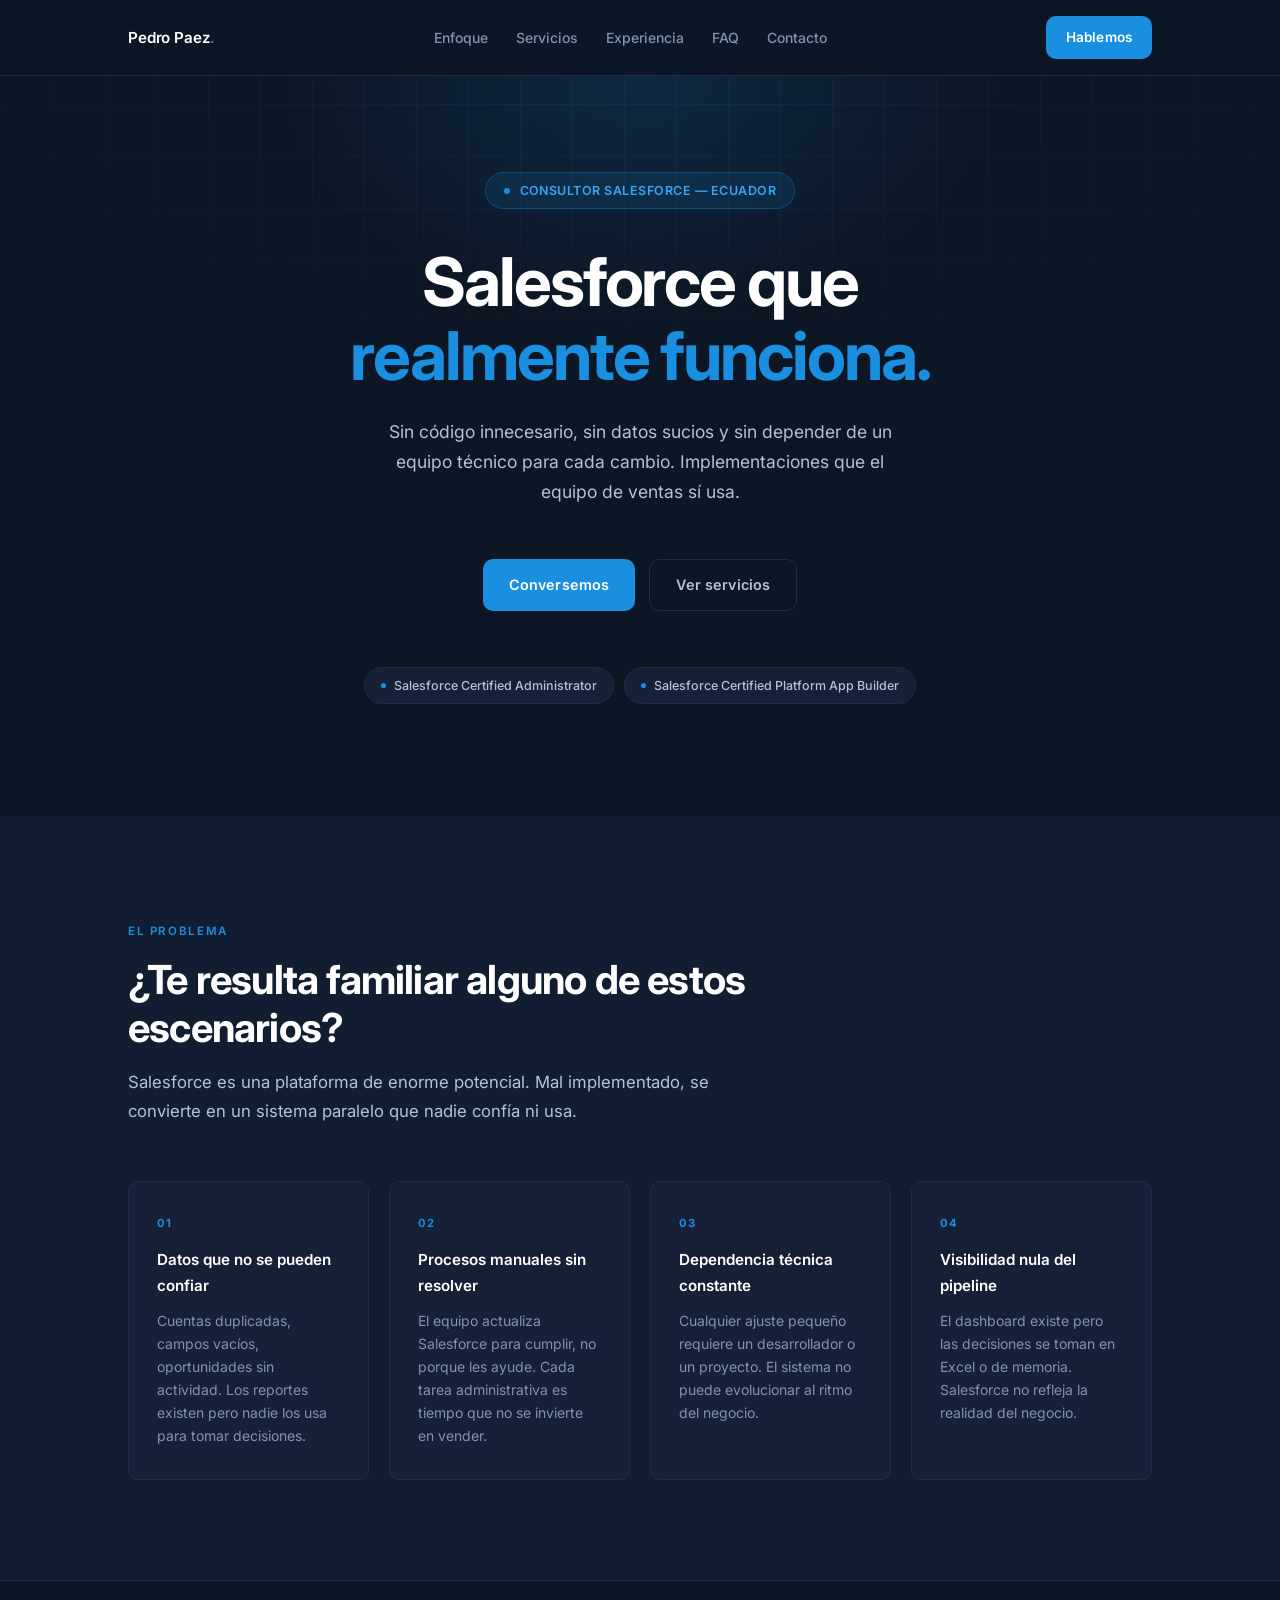
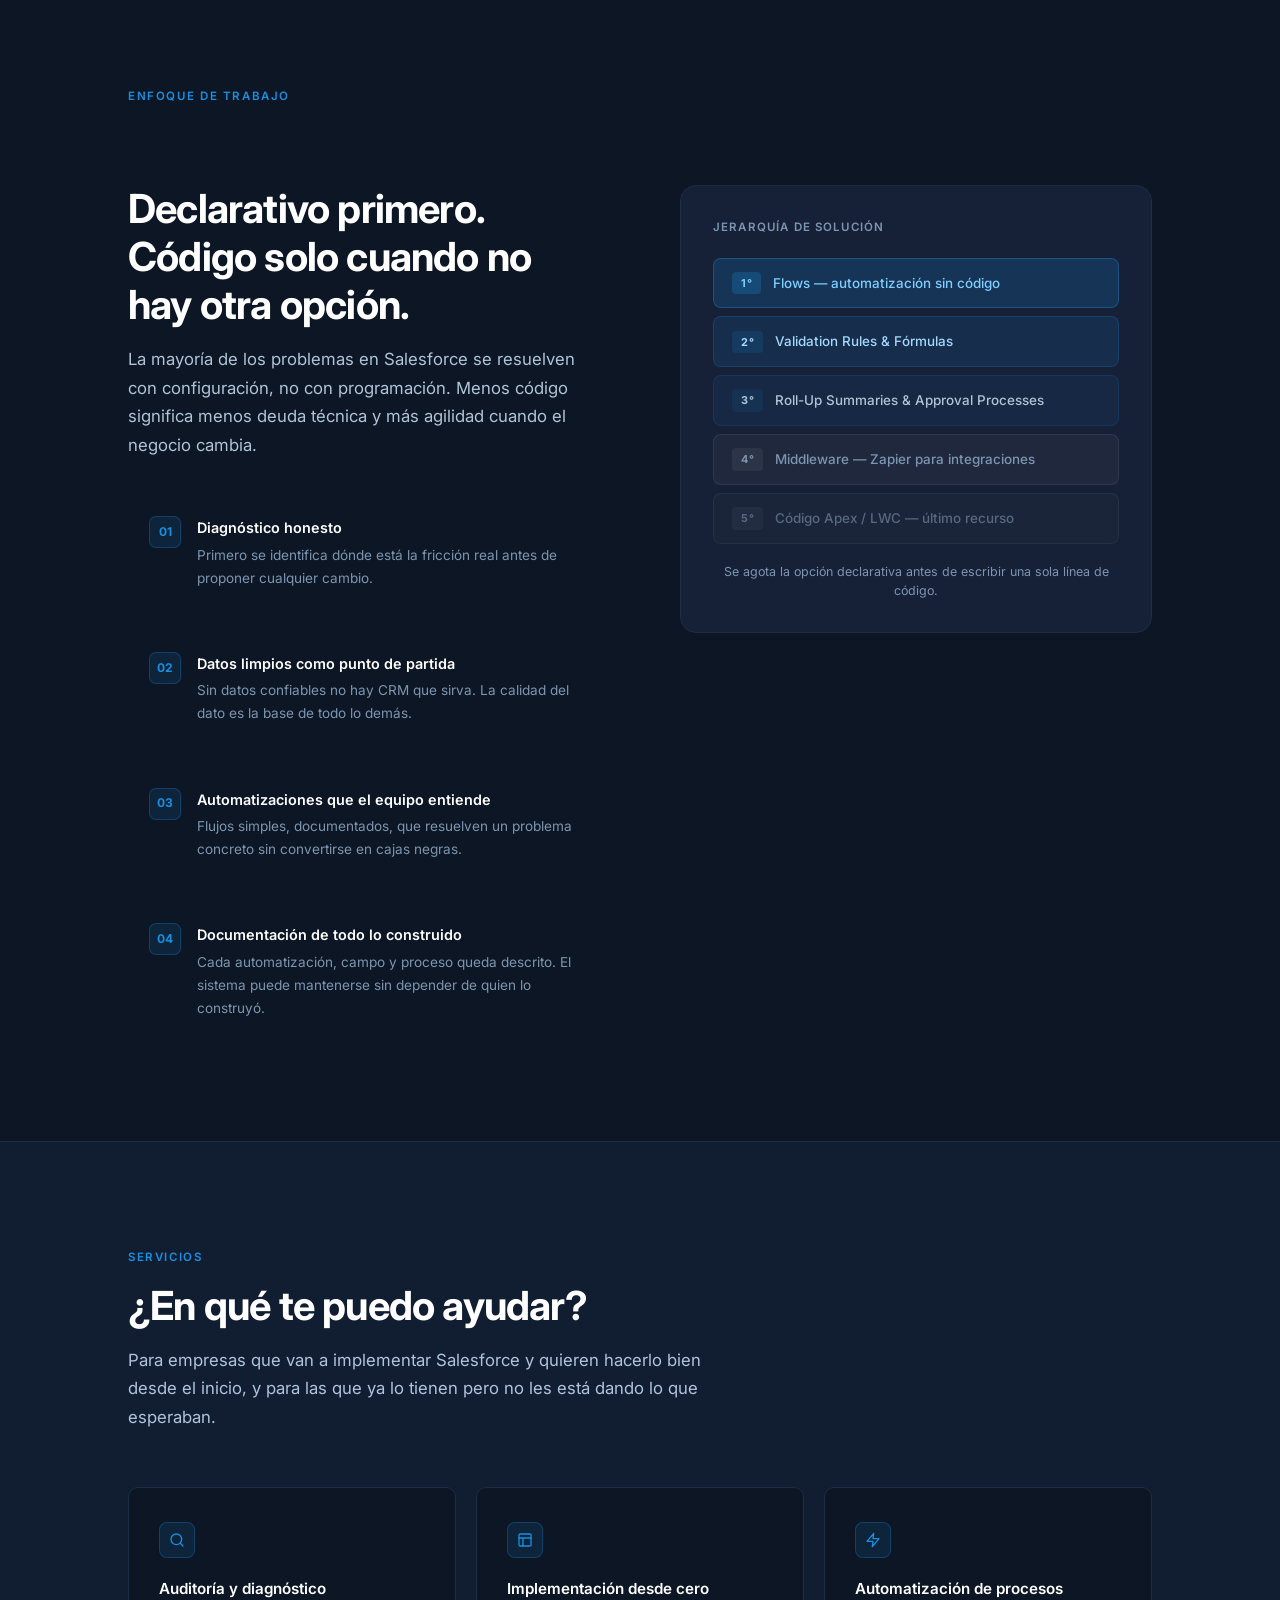
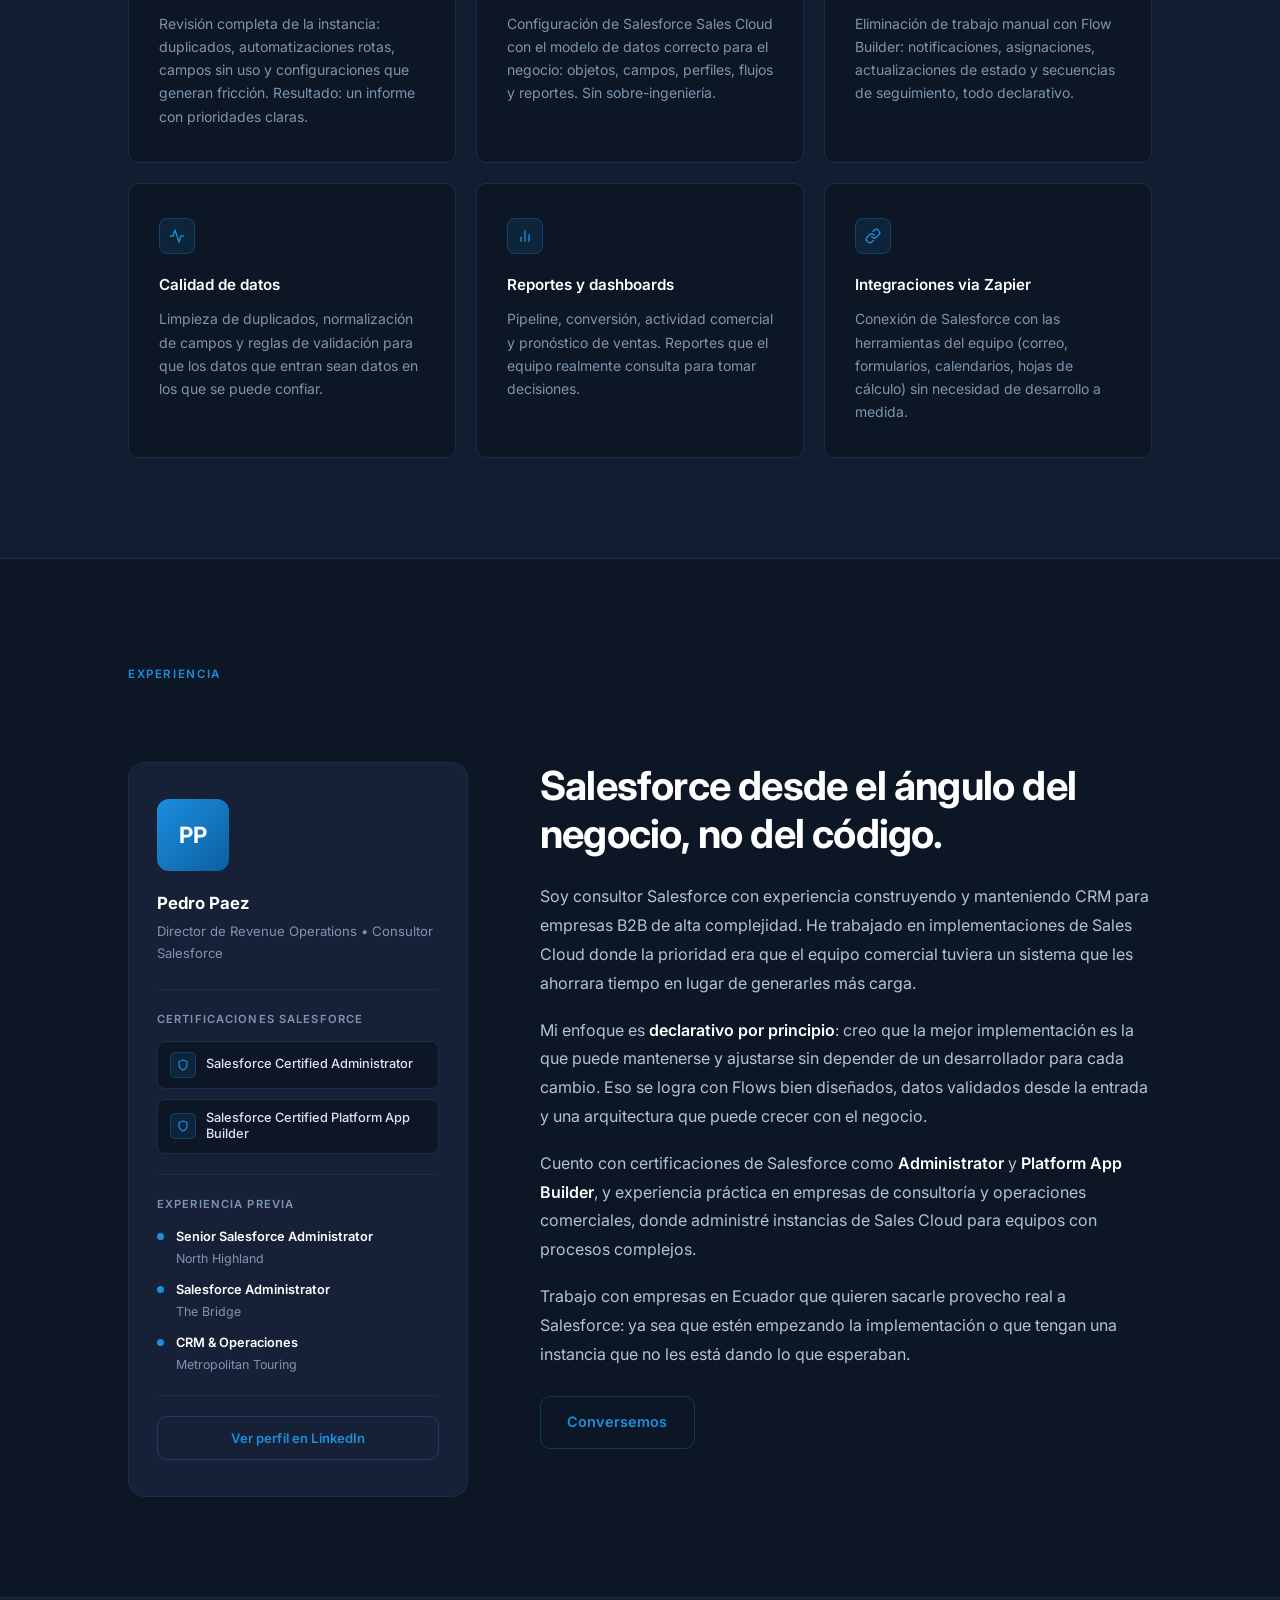
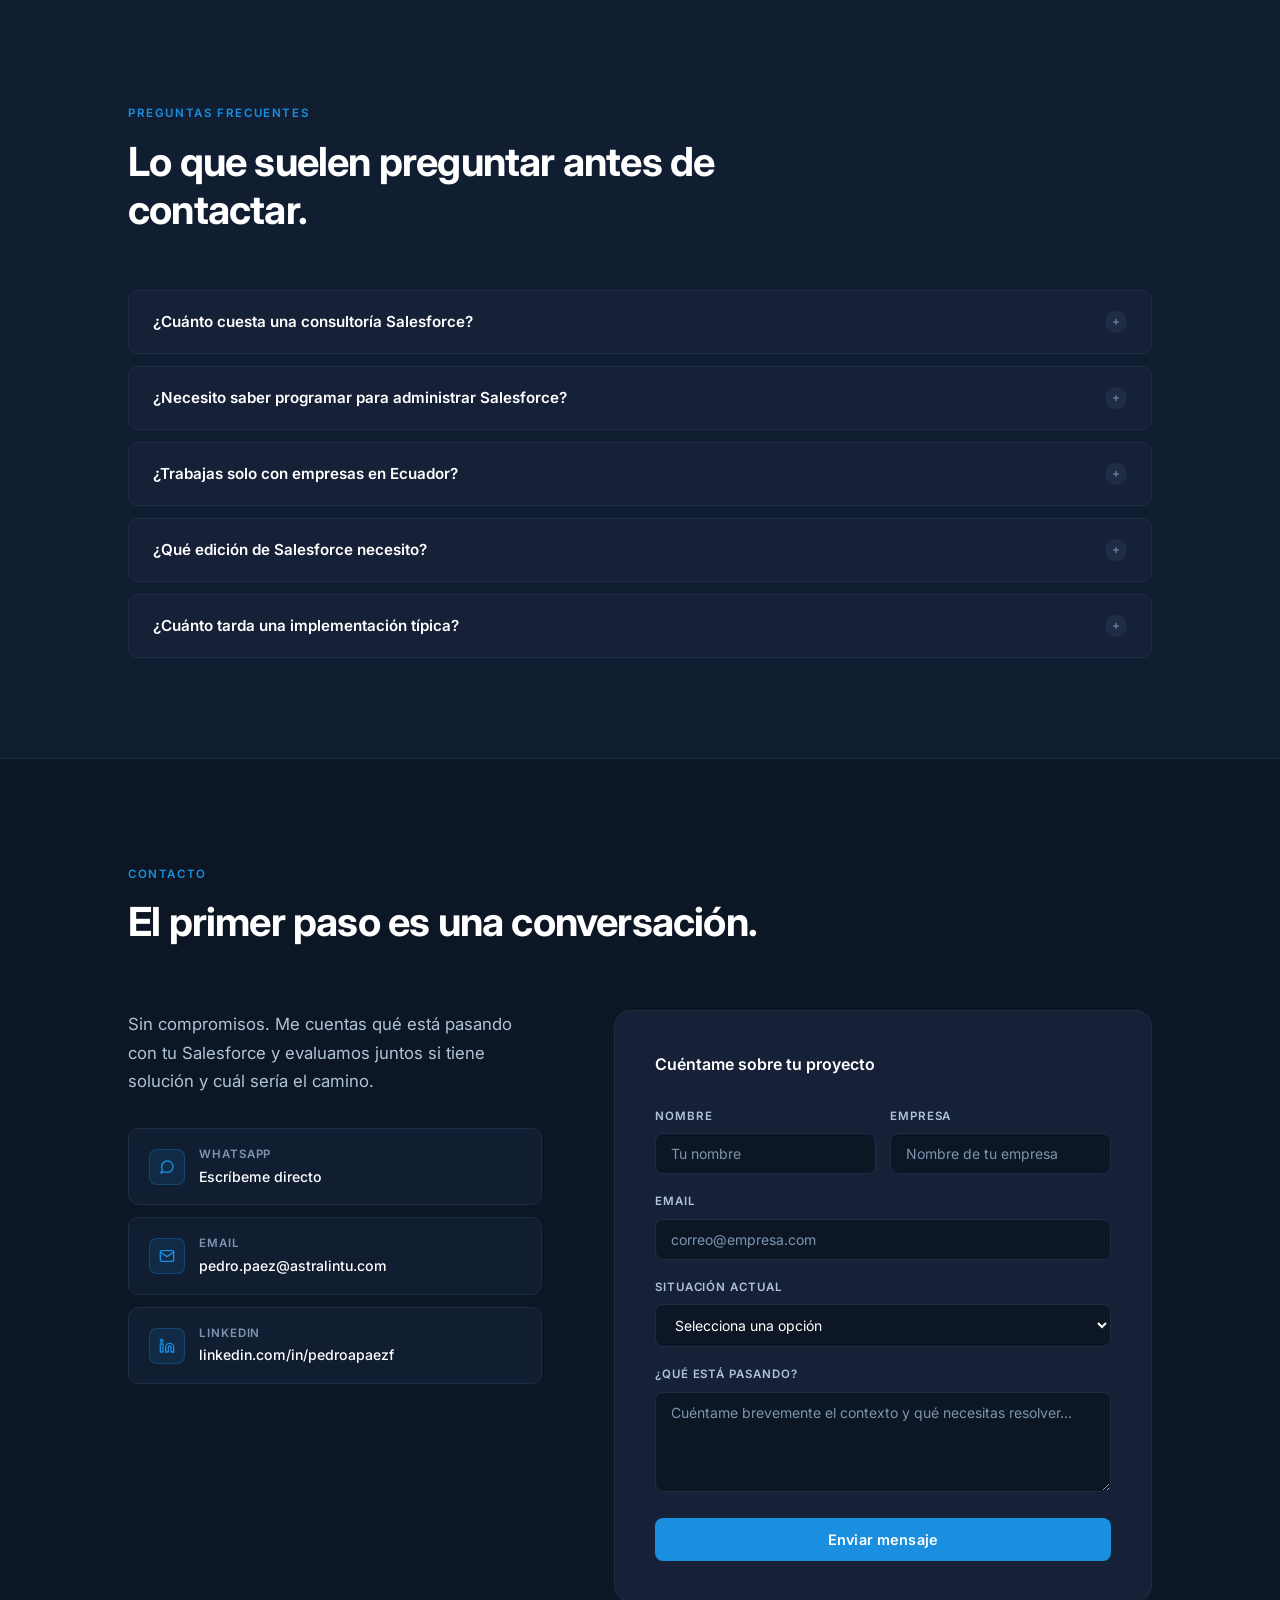
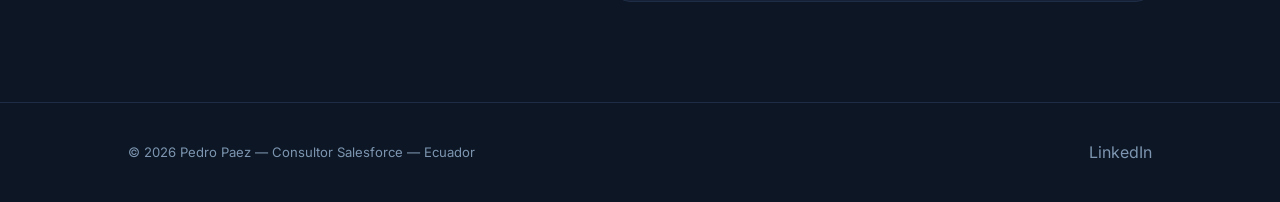
==== index.html @ 996e5dd1 "Initial commit" ====
<!DOCTYPE html>
<html lang="es" prefix="og: https://ogp.me/ns#">
<head>
  <meta charset="UTF-8" />
  <meta name="viewport" content="width=device-width, initial-scale=1.0" />

  <!-- SEO CORE -->
  <title>Pedro Paez | Consultor Salesforce Certificado — Ecuador</title>
  <meta name="description" content="Consultor Salesforce certificado en Ecuador. Implementaciones limpias, automatización declarativa y datos confiables para equipos de ventas B2B. Salesforce Administrator y Platform App Builder." />
  <meta name="keywords" content="consultor salesforce ecuador, salesforce administrator ecuador, implementacion salesforce quito, salesforce CRM ecuador, automatizacion ventas, salesforce certified, revenue operations ecuador, flow builder salesforce" />
  <meta name="author" content="Pedro Paez" />
  <meta name="robots" content="index, follow" />
  <link rel="canonical" href="https://pedropaez.com/" />

  <!-- OPEN GRAPH -->
  <meta property="og:type"        content="website" />
  <meta property="og:url"         content="https://pedropaez.com/" />
  <meta property="og:title"       content="Pedro Paez | Consultor Salesforce Certificado — Ecuador" />
  <meta property="og:description" content="Salesforce que realmente funciona. Implementaciones declarativas, datos limpios y automatizaciones sin código innecesario para empresas en Ecuador." />
  <meta property="og:locale"      content="es_EC" />
  <meta property="og:site_name"   content="Pedro Paez — Consultor Salesforce" />

  <!-- TWITTER CARD -->
  <meta name="twitter:card"        content="summary_large_image" />
  <meta name="twitter:title"       content="Pedro Paez | Consultor Salesforce Certificado — Ecuador" />
  <meta name="twitter:description" content="Salesforce que realmente funciona. Implementaciones declarativas, datos limpios y automatizaciones sin código innecesario." />

  <!-- STRUCTURED DATA (JSON-LD) -->
  <script type="application/ld+json">
  {
    "@context": "https://schema.org",
    "@graph": [
      {
        "@type": "Person",
        "@id": "https://pedropaez.com/#person",
        "name": "Pedro Paez",
        "url": "https://pedropaez.com/",
        "jobTitle": "Consultor Salesforce | Director de Revenue Operations",
        "description": "Consultor Salesforce certificado con experiencia en implementaciones B2B, automatización declarativa con Flow Builder y calidad de datos. Salesforce Certified Administrator y Platform App Builder.",
        "email": "mailto:pedro.paez@astralintu.com",
        "address": {
          "@type": "PostalAddress",
          "addressLocality": "Quito",
          "addressCountry": "EC"
        },
        "alumniOf": {
          "@type": "CollegeOrUniversity",
          "name": "Pontificia Universidad Católica del Ecuador"
        },
        "hasCredential": [
          {
            "@type": "EducationalOccupationalCredential",
            "name": "Salesforce Certified Administrator",
            "credentialCategory": "Professional Certification",
            "recognizedBy": { "@type": "Organization", "name": "Salesforce" }
          },
          {
            "@type": "EducationalOccupationalCredential",
            "name": "Salesforce Certified Platform App Builder",
            "credentialCategory": "Professional Certification",
            "recognizedBy": { "@type": "Organization", "name": "Salesforce" }
          }
        ],
        "knowsAbout": [
          "Salesforce Sales Cloud",
          "Flow Builder",
          "Revenue Operations",
          "CRM Implementation",
          "Data Quality",
          "Process Automation",
          "Zapier",
          "B2B Sales Process"
        ],
        "sameAs": ["https://www.linkedin.com/in/pedroapaezf/"]
      },
      {
        "@type": "ProfessionalService",
        "@id": "https://pedropaez.com/#service",
        "name": "Pedro Paez — Consultoría Salesforce",
        "url": "https://pedropaez.com/",
        "description": "Consultoría Salesforce para empresas en Ecuador: implementación, automatización, calidad de datos e integraciones.",
        "provider": { "@id": "https://pedropaez.com/#person" },
        "areaServed": { "@type": "Country", "name": "Ecuador" },
        "serviceType": [
          "Implementación Salesforce",
          "Automatización de procesos",
          "Auditoría CRM",
          "Calidad de datos",
          "Capacitación Salesforce"
        ]
      },
      {
        "@type": "FAQPage",
        "mainEntity": [
          {
            "@type": "Question",
            "name": "¿Cuánto cuesta una consultoría Salesforce en Ecuador?",
            "acceptedAnswer": {
              "@type": "Answer",
              "text": "El costo varía según el alcance del proyecto. Lo primero es una conversación sin costo para entender la situación y estimar el esfuerzo real. Trabajo con proyectos desde diagnósticos puntuales hasta implementaciones completas."
            }
          },
          {
            "@type": "Question",
            "name": "¿Necesito saber programar para usar Salesforce?",
            "acceptedAnswer": {
              "@type": "Answer",
              "text": "No. La mayoría de los casos de uso empresarial se resuelven con herramientas declarativas como Flow Builder, sin necesidad de escribir código. Es parte central de mi enfoque de trabajo."
            }
          },
          {
            "@type": "Question",
            "name": "¿Qué certificaciones tiene Pedro Paez en Salesforce?",
            "acceptedAnswer": {
              "@type": "Answer",
              "text": "Pedro Paez es Salesforce Certified Administrator y Salesforce Certified Platform App Builder, con experiencia práctica en implementaciones de Sales Cloud para empresas B2B."
            }
          }
        ]
      }
    ]
  }
  </script>

  <!-- FONTS -->
  <link rel="preconnect" href="https://fonts.googleapis.com" />
  <link rel="preconnect" href="https://fonts.gstatic.com" crossorigin />
  <link href="https://fonts.googleapis.com/css2?family=Inter:wght@300;400;500;600;700&display=swap" rel="stylesheet" />

  <!-- STYLES -->
  <link rel="stylesheet" href="css/styles.css" />
</head>

<body itemscope itemtype="https://schema.org/WebPage">

  <!-- NAV -->
  <nav role="navigation" aria-label="Navegación principal">
    <div class="nav-inner">
      <div class="nav-brand" aria-label="Pedro Paez Consultor Salesforce">Pedro Paez<span>.</span></div>
      <ul class="nav-links" role="list">
        <li><a href="#enfoque">Enfoque</a></li>
        <li><a href="#servicios">Servicios</a></li>
        <li><a href="#sobre">Experiencia</a></li>
        <li><a href="#faq">FAQ</a></li>
        <li><a href="#contacto">Contacto</a></li>
      </ul>
      <a href="#contacto" class="btn btn-primary" style="padding: 10px 20px; font-size: 0.85rem;" aria-label="Contactar a Pedro Paez">Hablemos</a>
    </div>
  </nav>

  <!-- HERO -->
  <header class="hero" role="banner">
    <div class="hero-bg-grid" aria-hidden="true"></div>
    <div class="hero-glow"    aria-hidden="true"></div>
    <div class="container">
      <div class="hero-inner">
        <div class="hero-badge">
          <span class="hero-badge-dot" aria-hidden="true"></span>
          Consultor Salesforce &mdash; Ecuador
        </div>
        <h1 class="hero-title">
          Salesforce que<br/><em>realmente funciona.</em>
        </h1>
        <p class="hero-sub">
          Sin código innecesario, sin datos sucios y sin depender de un equipo técnico para cada cambio.
          Implementaciones que el equipo de ventas sí usa.
        </p>
        <div class="hero-actions">
          <a href="#contacto" class="btn btn-primary">Conversemos</a>
          <a href="#servicios" class="btn btn-ghost">Ver servicios</a>
        </div>
        <div class="hero-certs" role="list" aria-label="Certificaciones Salesforce">
          <div class="cert-pill" role="listitem">
            <span class="cert-pill-dot" aria-hidden="true"></span>
            Salesforce Certified Administrator
          </div>
          <div class="cert-pill" role="listitem">
            <span class="cert-pill-dot" aria-hidden="true"></span>
            Salesforce Certified Platform App Builder
          </div>
        </div>
      </div>
    </div>
  </header>

  <!-- PROBLEM -->
  <section class="problem section" aria-labelledby="problem-heading">
    <div class="container">
      <span class="label">El problema</span>
      <h2 class="title" id="problem-heading">¿Te resulta familiar alguno de estos escenarios?</h2>
      <p class="sub">Salesforce es una plataforma de enorme potencial. Mal implementado, se convierte en un sistema paralelo que nadie confía ni usa.</p>
      <div class="problem-grid" role="list">
        <article class="problem-card" role="listitem">
          <div class="problem-num">01</div>
          <h3 class="problem-title">Datos que no se pueden confiar</h3>
          <p class="problem-desc">Cuentas duplicadas, campos vacíos, oportunidades sin actividad. Los reportes existen pero nadie los usa para tomar decisiones.</p>
        </article>
        <article class="problem-card" role="listitem">
          <div class="problem-num">02</div>
          <h3 class="problem-title">Procesos manuales sin resolver</h3>
          <p class="problem-desc">El equipo actualiza Salesforce para cumplir, no porque les ayude. Cada tarea administrativa es tiempo que no se invierte en vender.</p>
        </article>
        <article class="problem-card" role="listitem">
          <div class="problem-num">03</div>
          <h3 class="problem-title">Dependencia técnica constante</h3>
          <p class="problem-desc">Cualquier ajuste pequeño requiere un desarrollador o un proyecto. El sistema no puede evolucionar al ritmo del negocio.</p>
        </article>
        <article class="problem-card" role="listitem">
          <div class="problem-num">04</div>
          <h3 class="problem-title">Visibilidad nula del pipeline</h3>
          <p class="problem-desc">El dashboard existe pero las decisiones se toman en Excel o de memoria. Salesforce no refleja la realidad del negocio.</p>
        </article>
      </div>
    </div>
  </section>

  <hr class="divider" />

  <!-- ENFOQUE -->
  <section id="enfoque" class="section" aria-labelledby="enfoque-heading">
    <div class="container">
      <span class="label">Enfoque de trabajo</span>
      <div class="enfoque-grid">
        <div>
          <h2 class="title" id="enfoque-heading">Declarativo primero. Código solo cuando no hay otra opción.</h2>
          <p class="sub" style="margin-bottom: 36px;">La mayoría de los problemas en Salesforce se resuelven con configuración, no con programación. Menos código significa menos deuda técnica y más agilidad cuando el negocio cambia.</p>
          <ul class="step-list" role="list">
            <li class="step" role="listitem">
              <div class="step-num" aria-hidden="true">01</div>
              <div class="step-body">
                <strong>Diagnóstico honesto</strong>
                <p>Primero se identifica dónde está la fricción real antes de proponer cualquier cambio.</p>
              </div>
            </li>
            <li class="step" role="listitem">
              <div class="step-num" aria-hidden="true">02</div>
              <div class="step-body">
                <strong>Datos limpios como punto de partida</strong>
                <p>Sin datos confiables no hay CRM que sirva. La calidad del dato es la base de todo lo demás.</p>
              </div>
            </li>
            <li class="step" role="listitem">
              <div class="step-num" aria-hidden="true">03</div>
              <div class="step-body">
                <strong>Automatizaciones que el equipo entiende</strong>
                <p>Flujos simples, documentados, que resuelven un problema concreto sin convertirse en cajas negras.</p>
              </div>
            </li>
            <li class="step" role="listitem">
              <div class="step-num" aria-hidden="true">04</div>
              <div class="step-body">
                <strong>Documentación de todo lo construido</strong>
                <p>Cada automatización, campo y proceso queda descrito. El sistema puede mantenerse sin depender de quien lo construyó.</p>
              </div>
            </li>
          </ul>
        </div>
        <div>
          <div class="pyramid-card" role="complementary" aria-label="Jerarquía de solución en Salesforce">
            <p class="pyramid-header">Jerarquía de solución</p>
            <div class="pyramid" role="list">
              <div class="prow pr1" role="listitem"><span class="prow-tag">1&#176;</span> Flows — automatización sin código</div>
              <div class="prow pr2" role="listitem"><span class="prow-tag">2&#176;</span> Validation Rules &amp; Fórmulas</div>
              <div class="prow pr3" role="listitem"><span class="prow-tag">3&#176;</span> Roll-Up Summaries &amp; Approval Processes</div>
              <div class="prow pr4" role="listitem"><span class="prow-tag">4&#176;</span> Middleware — Zapier para integraciones</div>
              <div class="prow pr5" role="listitem"><span class="prow-tag">5&#176;</span> Código Apex / LWC — último recurso</div>
            </div>
            <p class="pyramid-note">Se agota la opción declarativa antes de escribir una sola línea de código.</p>
          </div>
        </div>
      </div>
    </div>
  </section>

  <hr class="divider" />

  <!-- SERVICES -->
  <section id="servicios" class="services section" aria-labelledby="services-heading">
    <div class="container">
      <span class="label">Servicios</span>
      <h2 class="title" id="services-heading">¿En qué te puedo ayudar?</h2>
      <p class="sub">Para empresas que van a implementar Salesforce y quieren hacerlo bien desde el inicio, y para las que ya lo tienen pero no les está dando lo que esperaban.</p>
      <div class="services-grid" role="list">

        <article class="svc" role="listitem">
          <div class="svc-mark" aria-hidden="true">
            <svg viewBox="0 0 24 24"><circle cx="11" cy="11" r="8"/><path d="m21 21-4.35-4.35"/></svg>
          </div>
          <h3 class="svc-title">Auditoría y diagnóstico</h3>
          <p class="svc-desc">Revisión completa de la instancia: duplicados, automatizaciones rotas, campos sin uso y configuraciones que generan fricción. Resultado: un informe con prioridades claras.</p>
        </article>

        <article class="svc" role="listitem">
          <div class="svc-mark" aria-hidden="true">
            <svg viewBox="0 0 24 24"><rect x="3" y="3" width="18" height="18" rx="2"/><path d="M3 9h18M9 21V9"/></svg>
          </div>
          <h3 class="svc-title">Implementación desde cero</h3>
          <p class="svc-desc">Configuración de Salesforce Sales Cloud con el modelo de datos correcto para el negocio: objetos, campos, perfiles, flujos y reportes. Sin sobre-ingeniería.</p>
        </article>

        <article class="svc" role="listitem">
          <div class="svc-mark" aria-hidden="true">
            <svg viewBox="0 0 24 24"><path d="M13 2 3 14h9l-1 8 10-12h-9l1-8z"/></svg>
          </div>
          <h3 class="svc-title">Automatización de procesos</h3>
          <p class="svc-desc">Eliminación de trabajo manual con Flow Builder: notificaciones, asignaciones, actualizaciones de estado y secuencias de seguimiento, todo declarativo.</p>
        </article>

        <article class="svc" role="listitem">
          <div class="svc-mark" aria-hidden="true">
            <svg viewBox="0 0 24 24"><polyline points="22 12 18 12 15 21 9 3 6 12 2 12"/></svg>
          </div>
          <h3 class="svc-title">Calidad de datos</h3>
          <p class="svc-desc">Limpieza de duplicados, normalización de campos y reglas de validación para que los datos que entran sean datos en los que se puede confiar.</p>
        </article>

        <article class="svc" role="listitem">
          <div class="svc-mark" aria-hidden="true">
            <svg viewBox="0 0 24 24"><line x1="18" y1="20" x2="18" y2="10"/><line x1="12" y1="20" x2="12" y2="4"/><line x1="6" y1="20" x2="6" y2="14"/></svg>
          </div>
          <h3 class="svc-title">Reportes y dashboards</h3>
          <p class="svc-desc">Pipeline, conversión, actividad comercial y pronóstico de ventas. Reportes que el equipo realmente consulta para tomar decisiones.</p>
        </article>

        <article class="svc" role="listitem">
          <div class="svc-mark" aria-hidden="true">
            <svg viewBox="0 0 24 24"><path d="M10 13a5 5 0 0 0 7.54.54l3-3a5 5 0 0 0-7.07-7.07l-1.72 1.71"/><path d="M14 11a5 5 0 0 0-7.54-.54l-3 3a5 5 0 0 0 7.07 7.07l1.71-1.71"/></svg>
          </div>
          <h3 class="svc-title">Integraciones via Zapier</h3>
          <p class="svc-desc">Conexión de Salesforce con las herramientas del equipo (correo, formularios, calendarios, hojas de cálculo) sin necesidad de desarrollo a medida.</p>
        </article>

      </div>
    </div>
  </section>

  <hr class="divider" />

  <!-- ABOUT -->
  <section id="sobre" class="section" aria-labelledby="about-heading">
    <div class="container">
      <span class="label">Experiencia</span>
      <div class="about-grid">

        <aside>
          <div class="about-card">
            <div class="avatar" aria-hidden="true">PP</div>
            <p class="about-name">Pedro Paez</p>
            <p class="about-role">Director de Revenue Operations &bull; Consultor Salesforce</p>

            <hr class="about-sep" />

            <p class="about-section-label">Certificaciones Salesforce</p>
            <ul class="cert-list" role="list">
              <li class="cert-item" role="listitem">
                <div class="cert-badge" aria-hidden="true">
                  <svg viewBox="0 0 24 24"><path d="M12 22s8-4 8-10V5l-8-3-8 3v7c0 6 8 10 8 10z"/></svg>
                </div>
                <span class="cert-name">Salesforce Certified Administrator</span>
              </li>
              <li class="cert-item" role="listitem">
                <div class="cert-badge" aria-hidden="true">
                  <svg viewBox="0 0 24 24"><path d="M12 22s8-4 8-10V5l-8-3-8 3v7c0 6 8 10 8 10z"/></svg>
                </div>
                <span class="cert-name">Salesforce Certified Platform App Builder</span>
              </li>
            </ul>

            <hr class="about-sep" />

            <p class="about-section-label">Experiencia previa</p>
            <ul class="exp-list" role="list">
              <li class="exp-item" role="listitem">
                <div class="exp-dot" aria-hidden="true"></div>
                <div>
                  <p class="exp-role">Senior Salesforce Administrator</p>
                  <p class="exp-co">North Highland</p>
                </div>
              </li>
              <li class="exp-item" role="listitem">
                <div class="exp-dot" aria-hidden="true"></div>
                <div>
                  <p class="exp-role">Salesforce Administrator</p>
                  <p class="exp-co">The Bridge</p>
                </div>
              </li>
              <li class="exp-item" role="listitem">
                <div class="exp-dot" aria-hidden="true"></div>
                <div>
                  <p class="exp-role">CRM &amp; Operaciones</p>
                  <p class="exp-co">Metropolitan Touring</p>
                </div>
              </li>
            </ul>

            <hr class="about-sep" />
            <a href="https://www.linkedin.com/in/pedroapaezf/" target="_blank" rel="noopener"
               class="btn btn-outline"
               style="width: 100%; justify-content: center; font-size: 0.82rem; padding: 10px 16px;"
               aria-label="Ver perfil de LinkedIn de Pedro Paez">
              Ver perfil en LinkedIn
            </a>
          </div>
        </aside>

        <div class="about-prose">
          <h2 class="title" id="about-heading" style="margin-bottom: 24px;">Salesforce desde el ángulo del negocio, no del código.</h2>
          <p>
            Soy consultor Salesforce con experiencia construyendo y manteniendo CRM para empresas B2B de alta complejidad. He trabajado en implementaciones de Sales Cloud donde la prioridad era que el equipo comercial tuviera un sistema que les ahorrara tiempo en lugar de generarles más carga.
          </p>
          <p>
            Mi enfoque es <strong>declarativo por principio</strong>: creo que la mejor implementación es la que puede mantenerse y ajustarse sin depender de un desarrollador para cada cambio. Eso se logra con Flows bien diseñados, datos validados desde la entrada y una arquitectura que puede crecer con el negocio.
          </p>
          <p>
            Cuento con certificaciones de Salesforce como <strong>Administrator</strong> y <strong>Platform App Builder</strong>, y experiencia práctica en empresas de consultoría y operaciones comerciales, donde administré instancias de Sales Cloud para equipos con procesos complejos.
          </p>
          <p>
            Trabajo con empresas en Ecuador que quieren sacarle provecho real a Salesforce: ya sea que estén empezando la implementación o que tengan una instancia que no les está dando lo que esperaban.
          </p>
          <a href="#contacto" class="btn btn-outline">Conversemos</a>
        </div>

      </div>
    </div>
  </section>

  <hr class="divider" />

  <!-- FAQ -->
  <section id="faq" class="faq section" aria-labelledby="faq-heading">
    <div class="container">
      <span class="label">Preguntas frecuentes</span>
      <h2 class="title" id="faq-heading">Lo que suelen preguntar antes de contactar.</h2>
      <div class="faq-list" role="list">

        <div class="faq-item" role="listitem">
          <button class="faq-q" aria-expanded="false" onclick="toggleFaq(this)">
            <span>¿Cuánto cuesta una consultoría Salesforce?</span>
            <span class="faq-icon" aria-hidden="true"><svg viewBox="0 0 24 24"><line x1="12" y1="5" x2="12" y2="19"/><line x1="5" y1="12" x2="19" y2="12"/></svg></span>
          </button>
          <div class="faq-a" role="region">
            <p class="faq-a-inner">Depende del alcance del proyecto. Lo primero es una conversación sin costo para entender la situación y estimar el esfuerzo real. Trabajo con proyectos desde diagnósticos puntuales hasta implementaciones completas de Sales Cloud.</p>
          </div>
        </div>

        <div class="faq-item" role="listitem">
          <button class="faq-q" aria-expanded="false" onclick="toggleFaq(this)">
            <span>¿Necesito saber programar para administrar Salesforce?</span>
            <span class="faq-icon" aria-hidden="true"><svg viewBox="0 0 24 24"><line x1="12" y1="5" x2="12" y2="19"/><line x1="5" y1="12" x2="19" y2="12"/></svg></span>
          </button>
          <div class="faq-a" role="region">
            <p class="faq-a-inner">No. La mayoría de los casos de uso empresarial se resuelven con herramientas declarativas como Flow Builder, sin código. Parte central de mi trabajo es construir implementaciones que el equipo pueda mantener de forma autónoma.</p>
          </div>
        </div>

        <div class="faq-item" role="listitem">
          <button class="faq-q" aria-expanded="false" onclick="toggleFaq(this)">
            <span>¿Trabajas solo con empresas en Ecuador?</span>
            <span class="faq-icon" aria-hidden="true"><svg viewBox="0 0 24 24"><line x1="12" y1="5" x2="12" y2="19"/><line x1="5" y1="12" x2="19" y2="12"/></svg></span>
          </button>
          <div class="faq-a" role="region">
            <p class="faq-a-inner">No necesariamente. El trabajo es mayormente remoto, lo que permite colaborar con empresas en cualquier parte de la región. Dicho esto, tengo foco particular en el mercado ecuatoriano por el conocimiento del contexto local.</p>
          </div>
        </div>

        <div class="faq-item" role="listitem">
          <button class="faq-q" aria-expanded="false" onclick="toggleFaq(this)">
            <span>¿Qué edición de Salesforce necesito?</span>
            <span class="faq-icon" aria-hidden="true"><svg viewBox="0 0 24 24"><line x1="12" y1="5" x2="12" y2="19"/><line x1="5" y1="12" x2="19" y2="12"/></svg></span>
          </button>
          <div class="faq-a" role="region">
            <p class="faq-a-inner">Trabajo principalmente con Salesforce Sales Cloud en ediciones Professional, Enterprise y Unlimited. La mayoría de las automatizaciones declarativas están disponibles desde Professional. Lo evaluamos en la primera conversación.</p>
          </div>
        </div>

        <div class="faq-item" role="listitem">
          <button class="faq-q" aria-expanded="false" onclick="toggleFaq(this)">
            <span>¿Cuánto tarda una implementación típica?</span>
            <span class="faq-icon" aria-hidden="true"><svg viewBox="0 0 24 24"><line x1="12" y1="5" x2="12" y2="19"/><line x1="5" y1="12" x2="19" y2="12"/></svg></span>
          </button>
          <div class="faq-a" role="region">
            <p class="faq-a-inner">Un diagnóstico puede tomar una a dos semanas. Una implementación completa para una empresa mediana varía entre cuatro y ocho semanas dependiendo de la complejidad del proceso comercial y el estado inicial de los datos.</p>
          </div>
        </div>

      </div>
    </div>
  </section>

  <hr class="divider" />

  <!-- CONTACT -->
  <section id="contacto" class="section" aria-labelledby="contact-heading">
    <div class="container">
      <span class="label">Contacto</span>
      <h2 class="title" id="contact-heading">El primer paso es una conversación.</h2>
      <div class="contact-inner">

        <div>
          <p class="sub" style="margin-top: 0; margin-bottom: 0;">Sin compromisos. Me cuentas qué está pasando con tu Salesforce y evaluamos juntos si tiene solución y cuál sería el camino.</p>
          <div class="contact-channels" role="list">
            <a href="https://wa.me/593999999999?text=Hola%20Pedro%2C%20me%20interesa%20hablar%20sobre%20mi%20Salesforce."
               class="channel" target="_blank" rel="noopener" role="listitem" aria-label="Contactar por WhatsApp">
              <div class="channel-icon" aria-hidden="true">
                <svg viewBox="0 0 24 24"><path d="M21 11.5a8.38 8.38 0 0 1-.9 3.8 8.5 8.5 0 0 1-7.6 4.7 8.38 8.38 0 0 1-3.8-.9L3 21l1.9-5.7a8.38 8.38 0 0 1-.9-3.8 8.5 8.5 0 0 1 4.7-7.6 8.38 8.38 0 0 1 3.8-.9h.5a8.48 8.48 0 0 1 8 8v.5z"/></svg>
              </div>
              <div>
                <p class="channel-label">WhatsApp</p>
                <p class="channel-val">Escríbeme directo</p>
              </div>
            </a>
            <a href="mailto:pedro.paez@astralintu.com" class="channel" role="listitem" aria-label="Enviar email a Pedro Paez">
              <div class="channel-icon" aria-hidden="true">
                <svg viewBox="0 0 24 24"><path d="M4 4h16c1.1 0 2 .9 2 2v12c0 1.1-.9 2-2 2H4c-1.1 0-2-.9-2-2V6c0-1.1.9-2 2-2z"/><polyline points="22,6 12,13 2,6"/></svg>
              </div>
              <div>
                <p class="channel-label">Email</p>
                <p class="channel-val">pedro.paez@astralintu.com</p>
              </div>
            </a>
            <a href="https://www.linkedin.com/in/pedroapaezf/" class="channel" target="_blank" rel="noopener" role="listitem" aria-label="LinkedIn Pedro Paez">
              <div class="channel-icon" aria-hidden="true">
                <svg viewBox="0 0 24 24"><path d="M16 8a6 6 0 0 1 6 6v7h-4v-7a2 2 0 0 0-2-2 2 2 0 0 0-2 2v7h-4v-7a6 6 0 0 1 6-6z"/><rect x="2" y="9" width="4" height="12"/><circle cx="4" cy="4" r="2"/></svg>
              </div>
              <div>
                <p class="channel-label">LinkedIn</p>
                <p class="channel-val">linkedin.com/in/pedroapaezf</p>
              </div>
            </a>
          </div>
        </div>

        <!-- Formulario con Netlify Forms activado -->
        <div class="form-card" id="formCard">
          <p class="form-card-title">Cuéntame sobre tu proyecto</p>
          <form id="theForm" name="contacto" method="POST" data-netlify="true" netlify-honeypot="bot-field" novalidate>
            <input type="hidden" name="form-name" value="contacto" />
            <p style="display:none;"><label>No completar: <input name="bot-field" /></label></p>
            <div class="fg-row">
              <div class="fg">
                <label for="f-nombre">Nombre</label>
                <input type="text" id="f-nombre" name="nombre" placeholder="Tu nombre" required autocomplete="given-name" />
              </div>
              <div class="fg">
                <label for="f-empresa">Empresa</label>
                <input type="text" id="f-empresa" name="empresa" placeholder="Nombre de tu empresa" autocomplete="organization" />
              </div>
            </div>
            <div class="fg">
              <label for="f-email">Email</label>
              <input type="email" id="f-email" name="email" placeholder="correo@empresa.com" required autocomplete="email" />
            </div>
            <div class="fg">
              <label for="f-situacion">Situación actual</label>
              <select id="f-situacion" name="situacion" required>
                <option value="" disabled selected>Selecciona una opción</option>
                <option value="nuevo">Quiero implementar Salesforce desde cero</option>
                <option value="problemas">Ya tengo Salesforce pero no me funciona bien</option>
                <option value="mejoras">Quiero mejorar una implementación existente</option>
                <option value="otro">Otro</option>
              </select>
            </div>
            <div class="fg">
              <label for="f-mensaje">¿Qué está pasando?</label>
              <textarea id="f-mensaje" name="mensaje" placeholder="Cuéntame brevemente el contexto y qué necesitas resolver..."></textarea>
            </div>
            <button type="submit" class="form-btn">Enviar mensaje</button>
          </form>
          <div class="form-ok" id="formOk" aria-live="polite">
            <div class="form-ok-mark" aria-hidden="true">
              <svg viewBox="0 0 24 24"><polyline points="20 6 9 17 4 12"/></svg>
            </div>
            <p class="form-ok-title">Mensaje recibido</p>
            <p class="form-ok-sub">Te respondo en menos de 24 horas.</p>
          </div>
        </div>

      </div>
    </div>
  </section>

  <!-- FOOTER -->
  <footer role="contentinfo">
    <div class="container">
      <div class="footer-inner">
        <p>&copy; 2026 Pedro Paez &mdash; Consultor Salesforce &mdash; Ecuador</p>
        <a href="https://www.linkedin.com/in/pedroapaezf/" class="footer-link" target="_blank" rel="noopener" aria-label="LinkedIn Pedro Paez">LinkedIn</a>
      </div>
    </div>
  </footer>

  <!-- SCRIPTS -->
  <script src="js/main.js"></script>

</body>
</html>
---- css/styles.css ----
/* ============================================================
   RESET & TOKENS
============================================================ */
*, *::before, *::after { box-sizing: border-box; margin: 0; padding: 0; }

:root {
  --navy:       #0c1624;
  --navy-mid:   #111e32;
  --navy-card:  #162036;
  --navy-border:#1e2d45;
  --blue:       #1a8fe0;
  --blue-lt:    #3aa5f2;
  --blue-dim:   rgba(26, 143, 224, 0.12);
  --blue-border:rgba(26, 143, 224, 0.28);
  --white:      #ffffff;
  --text:       #dde6f3;
  --muted:      #7d95b0;
  --light:      #b0c4d8;
  --radius:     10px;
  --radius-lg:  16px;
  --t:          0.22s ease;
  --max-w:      1080px;
}

html { scroll-behavior: smooth; font-size: 16px; }

body {
  font-family: 'Inter', system-ui, sans-serif;
  background: var(--navy);
  color: var(--text);
  line-height: 1.7;
  -webkit-font-smoothing: antialiased;
}

a { color: inherit; text-decoration: none; }

/* ============================================================
   LAYOUT UTILITIES
============================================================ */
.container {
  max-width: var(--max-w);
  margin: 0 auto;
  padding: 0 28px;
}

.section { padding: 100px 0; }

.label {
  display: inline-block;
  font-size: 0.72rem;
  font-weight: 600;
  letter-spacing: 0.14em;
  text-transform: uppercase;
  color: var(--blue);
  margin-bottom: 14px;
}

.title {
  font-size: clamp(1.75rem, 4vw, 2.5rem);
  font-weight: 700;
  color: var(--white);
  line-height: 1.2;
  letter-spacing: -0.02em;
  max-width: 680px;
}

.sub {
  font-size: 1.05rem;
  color: var(--light);
  max-width: 600px;
  margin-top: 16px;
  line-height: 1.7;
}

/* ============================================================
   BUTTONS
============================================================ */
.btn {
  display: inline-flex;
  align-items: center;
  gap: 8px;
  padding: 13px 26px;
  border-radius: var(--radius);
  font-size: 0.9rem;
  font-weight: 600;
  cursor: pointer;
  transition: var(--t);
  border: none;
  font-family: inherit;
  letter-spacing: 0.01em;
}

.btn-primary { background: var(--blue); color: var(--white); }
.btn-primary:hover { background: var(--blue-lt); transform: translateY(-2px); }

.btn-outline { background: transparent; color: var(--blue); border: 1.5px solid var(--blue-border); }
.btn-outline:hover { background: var(--blue-dim); transform: translateY(-2px); }

.btn-ghost { background: transparent; color: var(--light); border: 1.5px solid var(--navy-border); }
.btn-ghost:hover { border-color: rgba(255,255,255,0.3); color: var(--white); transform: translateY(-2px); }

/* ============================================================
   NAV
============================================================ */
nav {
  position: fixed;
  top: 0; left: 0; right: 0;
  z-index: 100;
  background: rgba(12, 22, 36, 0.92);
  backdrop-filter: blur(14px);
  -webkit-backdrop-filter: blur(14px);
  border-bottom: 1px solid var(--navy-border);
}

.nav-inner {
  display: flex;
  align-items: center;
  justify-content: space-between;
  padding: 16px 28px;
  max-width: var(--max-w);
  margin: 0 auto;
}

.nav-brand { font-size: 0.95rem; font-weight: 600; color: var(--white); letter-spacing: -0.01em; }
.nav-brand span { color: var(--blue); }

.nav-links { display: flex; align-items: center; gap: 28px; list-style: none; }
.nav-links a { font-size: 0.875rem; color: var(--muted); transition: color var(--t); font-weight: 500; }
.nav-links a:hover { color: var(--white); }

@media (max-width: 640px) { .nav-links { display: none; } }

/* ============================================================
   HERO
============================================================ */
.hero {
  padding: 172px 0 112px;
  position: relative;
  overflow: hidden;
}

.hero-bg-grid {
  position: absolute;
  inset: 0;
  background-image:
    linear-gradient(var(--navy-border) 1px, transparent 1px),
    linear-gradient(90deg, var(--navy-border) 1px, transparent 1px);
  background-size: 52px 52px;
  mask-image: radial-gradient(ellipse 70% 55% at 50% 0%, black, transparent);
  opacity: 0.5;
  pointer-events: none;
}

.hero-glow {
  position: absolute;
  top: -180px; left: 50%; transform: translateX(-50%);
  width: 800px; height: 520px;
  background: radial-gradient(ellipse, rgba(26, 143, 224, 0.15) 0%, transparent 68%);
  pointer-events: none;
}

.hero-inner { position: relative; z-index: 1; text-align: center; }

.hero-badge {
  display: inline-flex;
  align-items: center;
  gap: 10px;
  padding: 7px 18px;
  border-radius: 999px;
  border: 1px solid var(--blue-border);
  background: var(--blue-dim);
  font-size: 0.78rem;
  font-weight: 600;
  color: var(--blue-lt);
  letter-spacing: 0.04em;
  text-transform: uppercase;
  margin-bottom: 36px;
}

.hero-badge-dot { width: 6px; height: 6px; border-radius: 50%; background: var(--blue); display: inline-block; }

.hero-title {
  font-size: clamp(2.6rem, 6.5vw, 4.2rem);
  font-weight: 700;
  line-height: 1.1;
  color: var(--white);
  letter-spacing: -0.03em;
  max-width: 840px;
  margin: 0 auto 24px;
}

.hero-title em { font-style: normal; color: var(--blue); }

.hero-sub {
  font-size: 1.1rem;
  color: var(--light);
  max-width: 520px;
  margin: 0 auto 52px;
  line-height: 1.7;
  font-weight: 400;
}

.hero-actions { display: flex; gap: 14px; justify-content: center; flex-wrap: wrap; }

.hero-certs { margin-top: 56px; display: flex; gap: 10px; justify-content: center; flex-wrap: wrap; }

.cert-pill {
  display: inline-flex;
  align-items: center;
  gap: 8px;
  padding: 7px 16px;
  border-radius: 999px;
  background: var(--navy-card);
  border: 1px solid var(--navy-border);
  font-size: 0.78rem;
  font-weight: 500;
  color: var(--light);
}

.cert-pill-dot { width: 5px; height: 5px; border-radius: 50%; background: var(--blue); flex-shrink: 0; }

/* ============================================================
   DIVIDER
============================================================ */
.divider { border: none; border-top: 1px solid var(--navy-border); }

/* ============================================================
   PROBLEM
============================================================ */
.problem { background: var(--navy-mid); }

.problem-grid {
  display: grid;
  grid-template-columns: repeat(auto-fit, minmax(240px, 1fr));
  gap: 20px;
  margin-top: 56px;
}

.problem-card {
  background: var(--navy-card);
  border: 1px solid var(--navy-border);
  border-radius: var(--radius);
  padding: 32px 28px;
  transition: border-color var(--t), transform var(--t);
}
.problem-card:hover { border-color: var(--blue-border); transform: translateY(-3px); }

.problem-num { font-size: 0.7rem; font-weight: 700; letter-spacing: 0.1em; color: var(--blue); text-transform: uppercase; margin-bottom: 14px; }
.problem-title { font-size: 0.95rem; font-weight: 600; color: var(--white); margin-bottom: 10px; }
.problem-desc { font-size: 0.875rem; color: var(--muted); line-height: 1.65; }

/* ============================================================
   ENFOQUE
============================================================ */
.enfoque-grid {
  display: grid;
  grid-template-columns: 1fr 1fr;
  gap: 80px;
  align-items: start;
  margin-top: 64px;
}
@media (max-width: 780px) { .enfoque-grid { grid-template-columns: 1fr; gap: 48px; } }

.step-list { display: flex; flex-direction: column; gap: 20px; }

.step {
  display: flex;
  gap: 16px;
  align-items: flex-start;
  padding: 20px;
  border-radius: var(--radius);
  border: 1px solid transparent;
  transition: border-color var(--t), background var(--t);
}
.step:hover { background: var(--blue-dim); border-color: var(--blue-border); }

.step-num {
  flex-shrink: 0;
  width: 32px; height: 32px;
  border-radius: 7px;
  background: var(--blue-dim);
  border: 1px solid var(--blue-border);
  display: flex; align-items: center; justify-content: center;
  font-size: 0.75rem;
  font-weight: 700;
  color: var(--blue);
}

.step-body strong { display: block; font-size: 0.9rem; font-weight: 600; color: var(--white); margin-bottom: 3px; }
.step-body p { font-size: 0.85rem; color: var(--muted); }

/* Pyramid */
.pyramid-card {
  background: var(--navy-card);
  border: 1px solid var(--navy-border);
  border-radius: var(--radius-lg);
  padding: 32px;
}

.pyramid-header { font-size: 0.72rem; font-weight: 600; letter-spacing: 0.1em; text-transform: uppercase; color: var(--muted); margin-bottom: 20px; }

.pyramid { display: flex; flex-direction: column; gap: 8px; }

.prow {
  display: flex;
  align-items: center;
  gap: 12px;
  padding: 13px 18px;
  border-radius: 8px;
  font-size: 0.84rem;
  font-weight: 500;
  border: 1px solid transparent;
  transition: transform var(--t);
  cursor: default;
}
.prow:hover { transform: translateX(5px); }

.prow-tag { font-size: 0.68rem; font-weight: 700; letter-spacing: 0.06em; text-transform: uppercase; padding: 2px 9px; border-radius: 4px; white-space: nowrap; }

.pr1 { background: rgba(26,143,224,0.18); border-color: rgba(26,143,224,0.35); color: #80ceff; }
.pr1 .prow-tag { background: rgba(26,143,224,0.25); color: #80ceff; }

.pr2 { background: rgba(26,143,224,0.12); border-color: rgba(26,143,224,0.22); color: #a4d8ff; }
.pr2 .prow-tag { background: rgba(26,143,224,0.15); color: #a4d8ff; }

.pr3 { background: rgba(26,143,224,0.08); border-color: rgba(26,143,224,0.14); color: var(--light); }
.pr3 .prow-tag { background: rgba(26,143,224,0.1); color: var(--light); }

.pr4 { background: rgba(255,255,255,0.04); border-color: rgba(255,255,255,0.08); color: var(--muted); }
.pr4 .prow-tag { background: rgba(255,255,255,0.06); color: var(--muted); }

.pr5 { background: rgba(255,255,255,0.025); border-color: rgba(255,255,255,0.05); color: #57697e; }
.pr5 .prow-tag { background: rgba(255,255,255,0.04); color: #57697e; }

.pyramid-note { font-size: 0.78rem; color: var(--muted); text-align: center; margin-top: 18px; line-height: 1.55; }

/* ============================================================
   SERVICES
============================================================ */
.services { background: var(--navy-mid); }

.services-grid {
  display: grid;
  grid-template-columns: repeat(auto-fit, minmax(300px, 1fr));
  gap: 20px;
  margin-top: 56px;
}

.svc {
  background: var(--navy);
  border: 1px solid var(--navy-border);
  border-radius: var(--radius);
  padding: 34px 30px;
  transition: border-color var(--t), transform var(--t);
}
.svc:hover { border-color: var(--blue-border); transform: translateY(-4px); }

.svc-mark {
  width: 36px; height: 36px;
  border-radius: 8px;
  background: var(--blue-dim);
  border: 1px solid var(--blue-border);
  display: flex; align-items: center; justify-content: center;
  margin-bottom: 18px;
}
.svc-mark svg { width: 16px; height: 16px; stroke: var(--blue); fill: none; stroke-width: 2; stroke-linecap: round; stroke-linejoin: round; }

.svc-title { font-size: 0.95rem; font-weight: 600; color: var(--white); margin-bottom: 10px; }
.svc-desc { font-size: 0.875rem; color: var(--muted); line-height: 1.65; }

/* ============================================================
   ABOUT
============================================================ */
.about-grid {
  display: grid;
  grid-template-columns: 340px 1fr;
  gap: 72px;
  align-items: start;
  margin-top: 64px;
}
@media (max-width: 780px) { .about-grid { grid-template-columns: 1fr; gap: 48px; } }

.about-card {
  background: var(--navy-card);
  border: 1px solid var(--navy-border);
  border-radius: var(--radius-lg);
  padding: 36px 28px;
}

.avatar {
  width: 72px; height: 72px;
  border-radius: 12px;
  background: linear-gradient(135deg, var(--blue) 0%, #0d5fa0 100%);
  display: flex; align-items: center; justify-content: center;
  font-size: 1.4rem;
  font-weight: 700;
  color: var(--white);
  letter-spacing: -0.02em;
  margin-bottom: 18px;
}

.about-name { font-size: 1.05rem; font-weight: 700; color: var(--white); margin-bottom: 2px; }
.about-role { font-size: 0.82rem; color: var(--muted); margin-bottom: 24px; }
.about-sep { border: none; border-top: 1px solid var(--navy-border); margin: 20px 0; }
.about-section-label { font-size: 0.7rem; font-weight: 600; letter-spacing: 0.1em; text-transform: uppercase; color: var(--muted); margin-bottom: 12px; }

.cert-list { display: flex; flex-direction: column; gap: 10px; }

.cert-item {
  display: flex;
  align-items: center;
  gap: 10px;
  padding: 10px 12px;
  border-radius: 8px;
  background: var(--navy);
  border: 1px solid var(--navy-border);
}

.cert-badge {
  width: 26px; height: 26px;
  border-radius: 5px;
  background: var(--blue-dim);
  border: 1px solid var(--blue-border);
  display: flex; align-items: center; justify-content: center;
  flex-shrink: 0;
}
.cert-badge svg { width: 12px; height: 12px; stroke: var(--blue); fill: none; stroke-width: 2.5; stroke-linecap: round; stroke-linejoin: round; }

.cert-name { font-size: 0.8rem; font-weight: 500; color: var(--text); line-height: 1.3; }

.exp-list { display: flex; flex-direction: column; gap: 10px; }

.exp-item { display: flex; gap: 12px; align-items: flex-start; }
.exp-dot { width: 7px; height: 7px; border-radius: 50%; background: var(--blue); flex-shrink: 0; margin-top: 7px; }
.exp-role { font-size: 0.8rem; font-weight: 600; color: var(--white); }
.exp-co { font-size: 0.78rem; color: var(--muted); }

.about-prose p { font-size: 1rem; color: var(--light); line-height: 1.8; margin-bottom: 18px; }
.about-prose p:last-of-type { margin-bottom: 28px; }
.about-prose strong { color: var(--white); font-weight: 600; }

/* ============================================================
   FAQ
============================================================ */
.faq { background: var(--navy-mid); }

.faq-list { margin-top: 56px; display: flex; flex-direction: column; gap: 12px; }

.faq-item {
  background: var(--navy-card);
  border: 1px solid var(--navy-border);
  border-radius: var(--radius);
  overflow: hidden;
}

.faq-q {
  width: 100%;
  display: flex;
  align-items: center;
  justify-content: space-between;
  gap: 16px;
  padding: 20px 24px;
  background: none;
  border: none;
  font-family: inherit;
  font-size: 0.95rem;
  font-weight: 600;
  color: var(--white);
  cursor: pointer;
  text-align: left;
  transition: color var(--t);
}
.faq-q:hover { color: var(--blue-lt); }

.faq-icon {
  width: 22px; height: 22px;
  flex-shrink: 0;
  border-radius: 50%;
  background: var(--navy-border);
  display: flex; align-items: center; justify-content: center;
  transition: transform var(--t), background var(--t);
}
.faq-icon svg { width: 10px; height: 10px; stroke: var(--muted); stroke-width: 2.5; transition: stroke var(--t); }

.faq-item.open .faq-icon { transform: rotate(45deg); background: var(--blue-dim); }
.faq-item.open .faq-icon svg { stroke: var(--blue); }

.faq-a { max-height: 0; overflow: hidden; transition: max-height 0.35s ease; }
.faq-a-inner { padding: 0 24px 20px; font-size: 0.9rem; color: var(--muted); line-height: 1.7; }
.faq-item.open .faq-a { max-height: 300px; }

/* ============================================================
   CONTACT
============================================================ */
.contact-inner {
  display: grid;
  grid-template-columns: 1fr 1.3fr;
  gap: 72px;
  align-items: start;
  margin-top: 64px;
}
@media (max-width: 780px) { .contact-inner { grid-template-columns: 1fr; gap: 48px; } }

.contact-channels { display: flex; flex-direction: column; gap: 12px; margin-top: 32px; }

.channel {
  display: flex;
  align-items: center;
  gap: 14px;
  padding: 16px 20px;
  background: var(--navy-mid);
  border: 1px solid var(--navy-border);
  border-radius: var(--radius);
  transition: border-color var(--t);
}
.channel:hover { border-color: var(--blue-border); }

.channel-icon {
  width: 36px; height: 36px;
  border-radius: 8px;
  background: var(--blue-dim);
  border: 1px solid var(--blue-border);
  display: flex; align-items: center; justify-content: center;
  flex-shrink: 0;
}
.channel-icon svg { width: 16px; height: 16px; stroke: var(--blue); fill: none; stroke-width: 2; stroke-linecap: round; stroke-linejoin: round; }

.channel-label { font-size: 0.72rem; color: var(--muted); text-transform: uppercase; letter-spacing: 0.08em; font-weight: 600; }
.channel-val   { font-size: 0.88rem; color: var(--white); font-weight: 500; }

/* Form */
.form-card {
  background: var(--navy-card);
  border: 1px solid var(--navy-border);
  border-radius: var(--radius-lg);
  padding: 40px;
}

.form-card-title { font-size: 1rem; font-weight: 600; color: var(--white); margin-bottom: 28px; }

.fg { margin-bottom: 18px; }

.fg label { display: block; font-size: 0.72rem; font-weight: 600; color: var(--light); text-transform: uppercase; letter-spacing: 0.08em; margin-bottom: 7px; }

.fg input,
.fg select,
.fg textarea {
  width: 100%;
  background: var(--navy);
  border: 1px solid var(--navy-border);
  border-radius: 8px;
  padding: 11px 15px;
  color: var(--white);
  font-family: inherit;
  font-size: 0.875rem;
  transition: border-color var(--t), box-shadow var(--t);
  outline: none;
}
.fg input::placeholder,
.fg textarea::placeholder { color: var(--muted); }
.fg input:focus,
.fg select:focus,
.fg textarea:focus {
  border-color: var(--blue);
  box-shadow: 0 0 0 3px rgba(26,143,224,0.1);
}
.fg select option { background: var(--navy-card); }
.fg textarea { resize: vertical; min-height: 100px; }

.fg-row { display: grid; grid-template-columns: 1fr 1fr; gap: 14px; }
@media (max-width: 480px) { .fg-row { grid-template-columns: 1fr; } }

.form-btn {
  width: 100%;
  padding: 13px;
  background: var(--blue);
  color: var(--white);
  border: none;
  border-radius: 8px;
  font-size: 0.9rem;
  font-weight: 600;
  font-family: inherit;
  cursor: pointer;
  transition: background var(--t), transform var(--t);
  letter-spacing: 0.01em;
}
.form-btn:hover { background: var(--blue-lt); transform: translateY(-2px); }

.form-ok { display: none; text-align: center; padding: 40px 0; }

.form-ok-mark {
  width: 52px; height: 52px;
  border-radius: 50%;
  background: var(--blue-dim);
  border: 1px solid var(--blue-border);
  display: flex; align-items: center; justify-content: center;
  margin: 0 auto 16px;
}
.form-ok-mark svg { width: 22px; height: 22px; stroke: var(--blue); fill: none; stroke-width: 2.5; stroke-linecap: round; stroke-linejoin: round; }

.form-ok-title { font-size: 1rem; font-weight: 600; color: var(--white); margin-bottom: 6px; }
.form-ok-sub   { font-size: 0.85rem; color: var(--muted); }

/* ============================================================
   FOOTER
============================================================ */
footer { border-top: 1px solid var(--navy-border); padding: 36px 0; }

.footer-inner { display: flex; justify-content: space-between; align-items: center; flex-wrap: wrap; gap: 12px; }

footer p { font-size: 0.82rem; color: var(--muted); }
.footer-link { color: var(--muted); transition: color var(--t); }
.footer-link:hover { color: var(--white); }

/* ============================================================
   RESPONSIVE
============================================================ */
@media (max-width: 540px) {
  .section { padding: 72px 0; }
  .hero { padding: 140px 0 88px; }
  .form-card { padding: 28px 20px; }
  .about-card { padding: 28px 20px; }
}
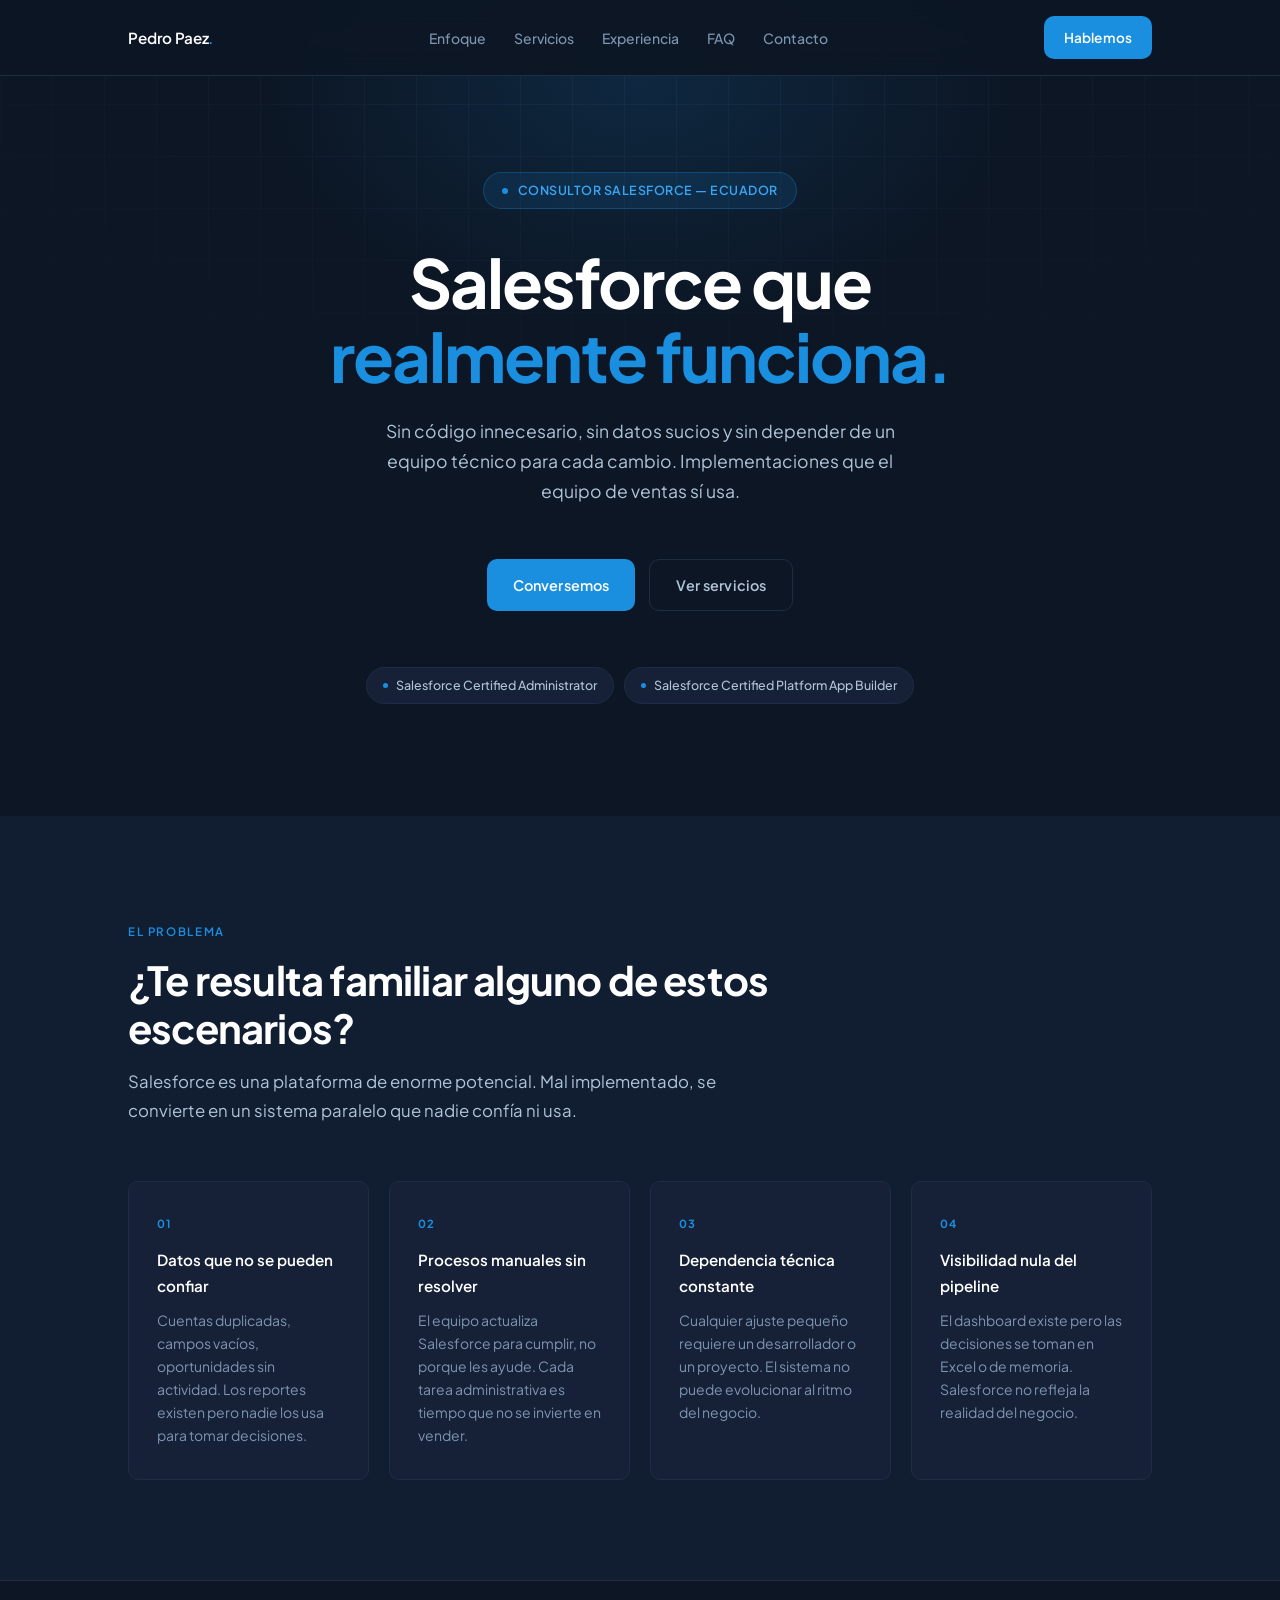
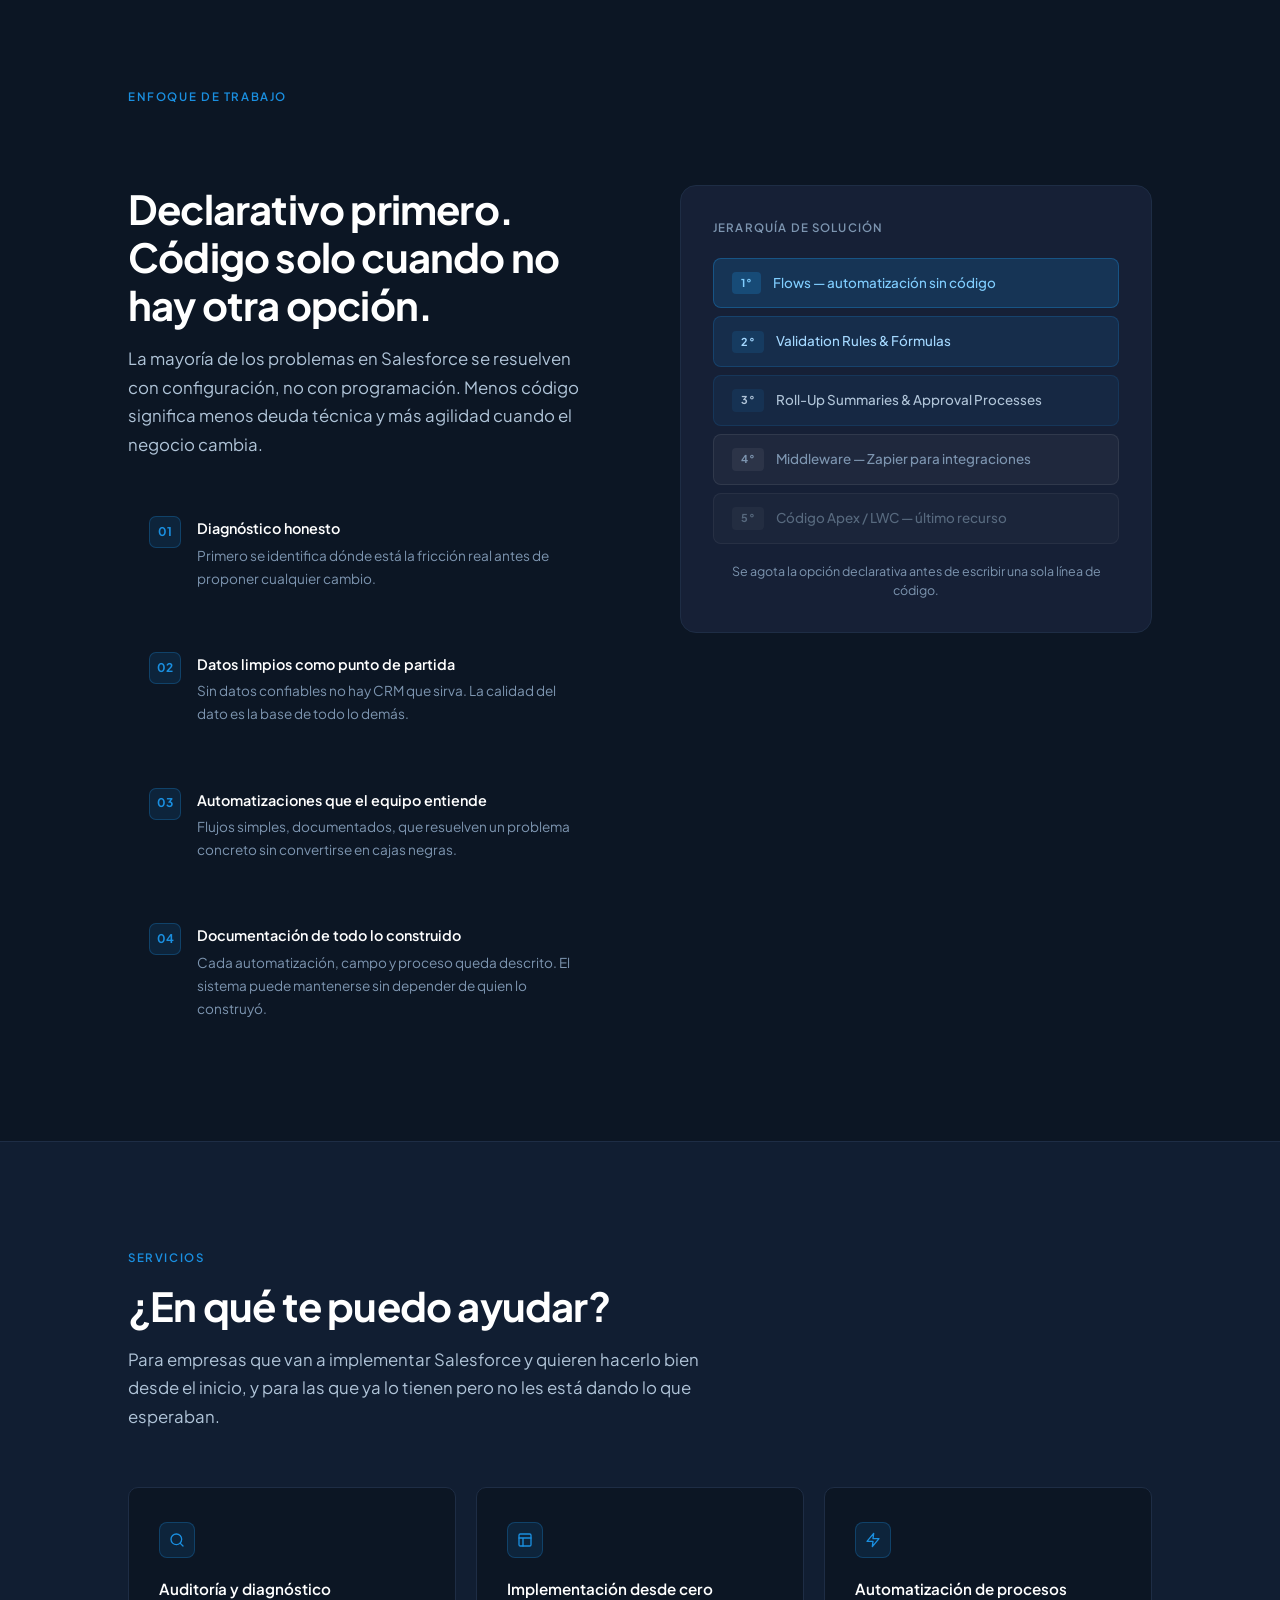
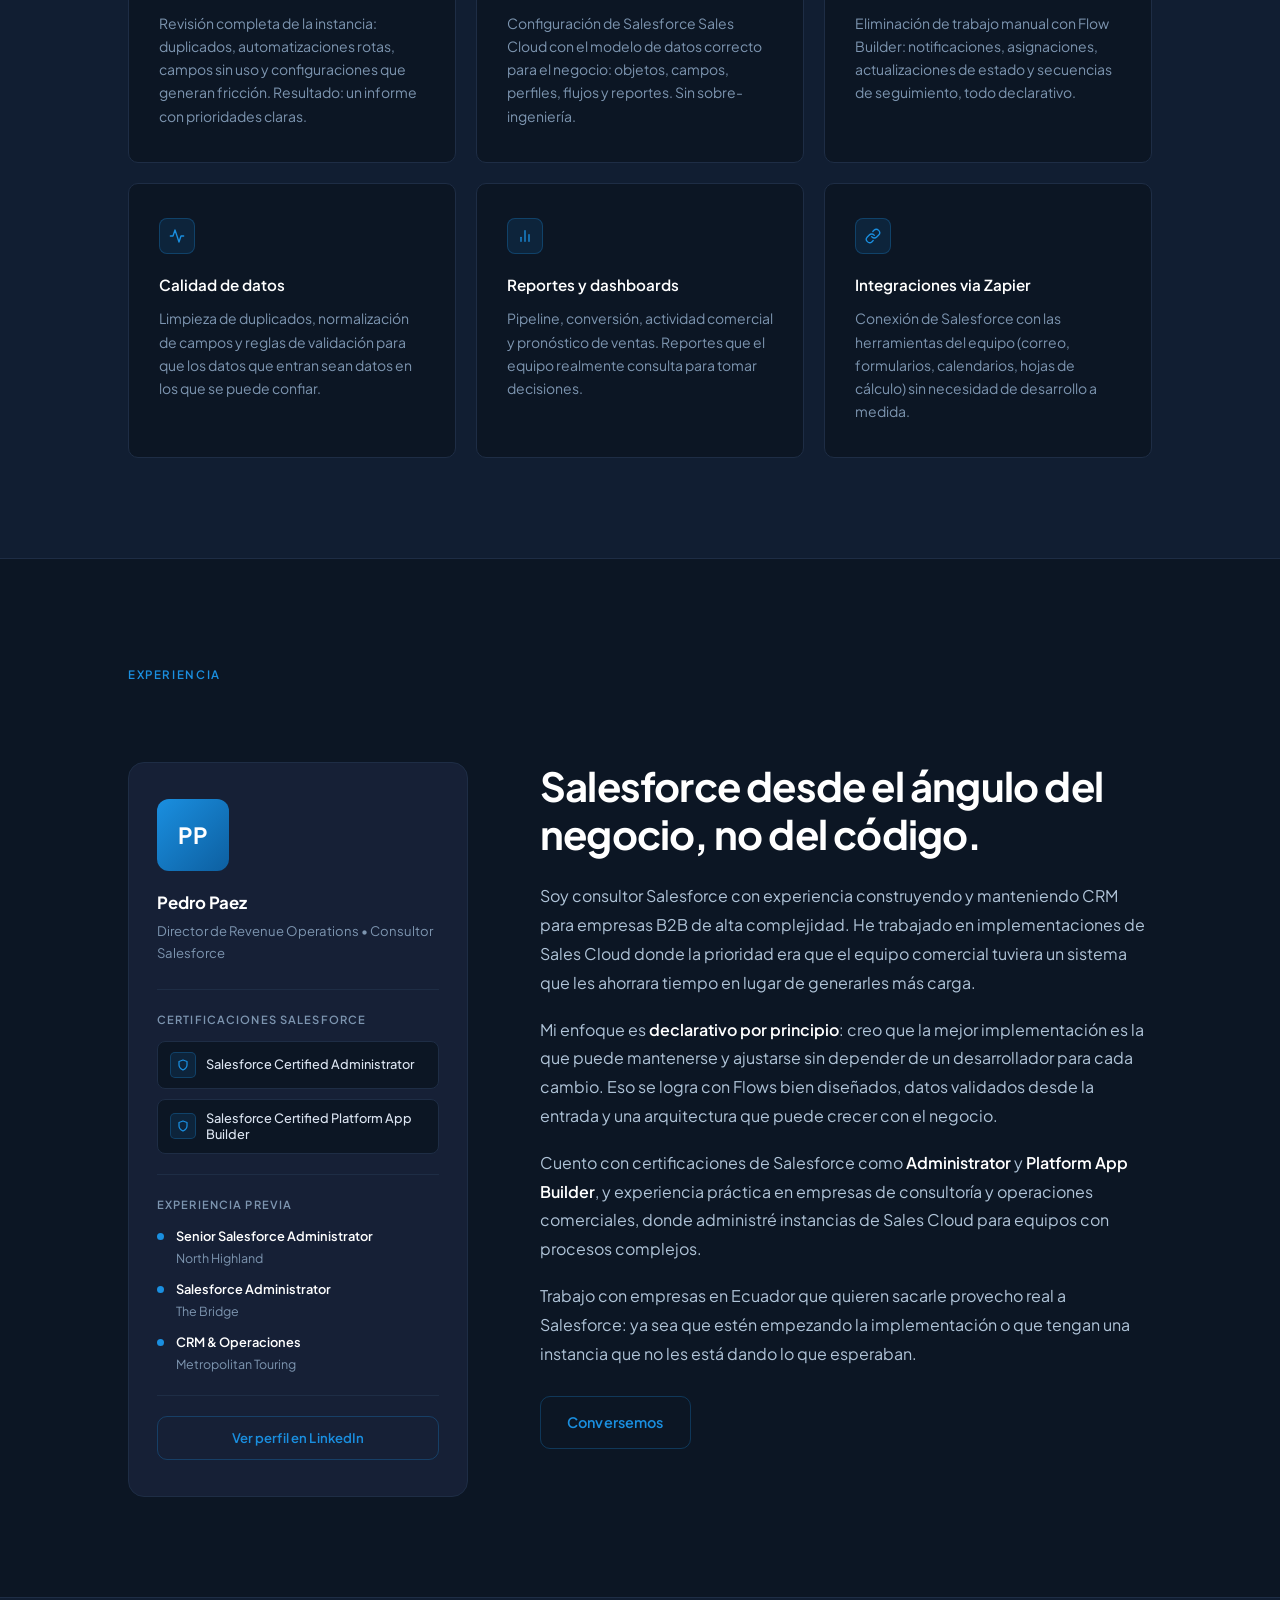
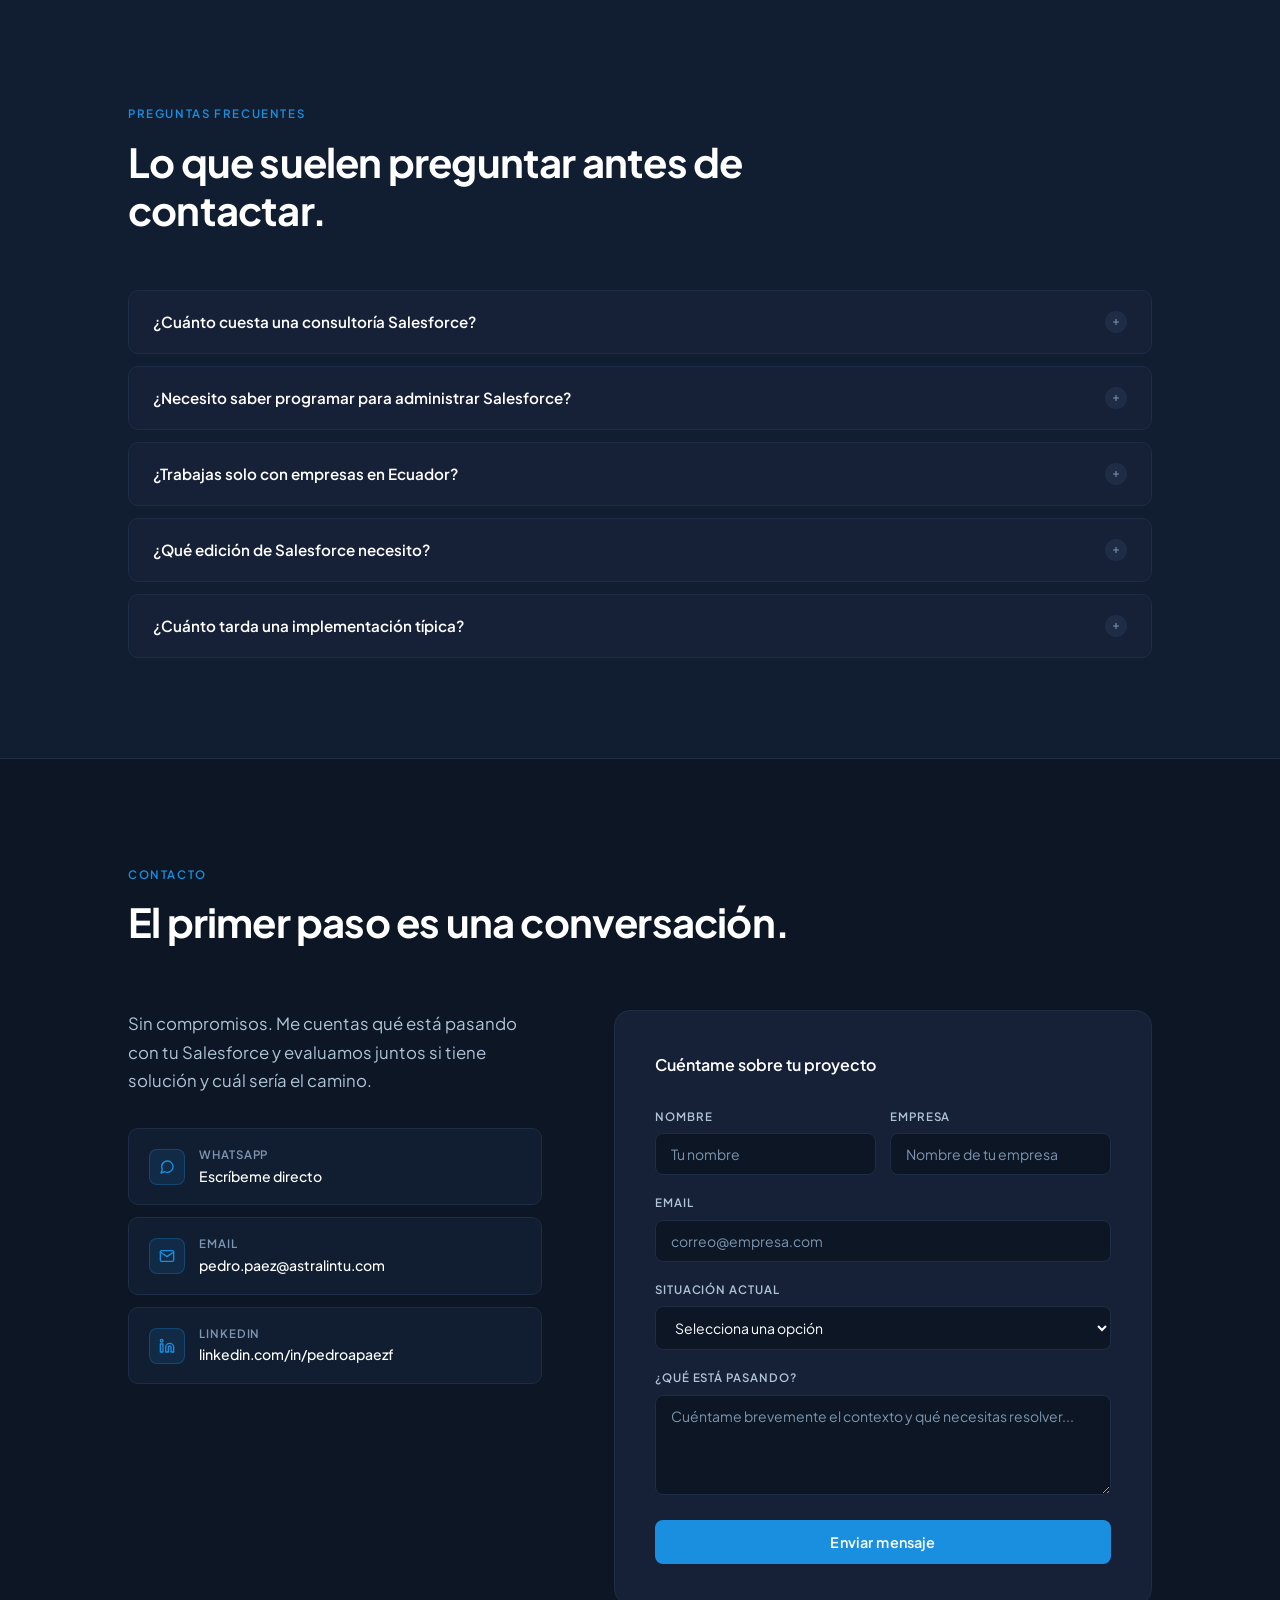
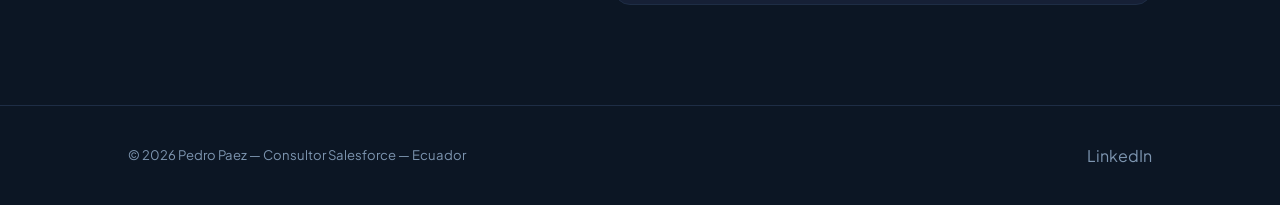
==== commit 54ba72c9: "descripción del cambio" ====
--- a/index.html
+++ b/index.html
@@ -125,7 +125,7 @@
   <!-- FONTS -->
   <link rel="preconnect" href="https://fonts.googleapis.com" />
   <link rel="preconnect" href="https://fonts.gstatic.com" crossorigin />
-  <link href="https://fonts.googleapis.com/css2?family=Inter:wght@300;400;500;600;700&display=swap" rel="stylesheet" />
+  <link href="https://fonts.googleapis.com/css2?family=Plus+Jakarta+Sans:wght@300;400;500;600;700;800&display=swap" rel="stylesheet" />
 
   <!-- STYLES -->
   <link rel="stylesheet" href="css/styles.css" />
--- a/css/styles.css
+++ b/css/styles.css
@@ -25,7 +25,7 @@
 html { scroll-behavior: smooth; font-size: 16px; }
 
 body {
-  font-family: 'Inter', system-ui, sans-serif;
+  font-family: 'Plus Jakarta Sans', system-ui, sans-serif;
   background: var(--navy);
   color: var(--text);
   line-height: 1.7;
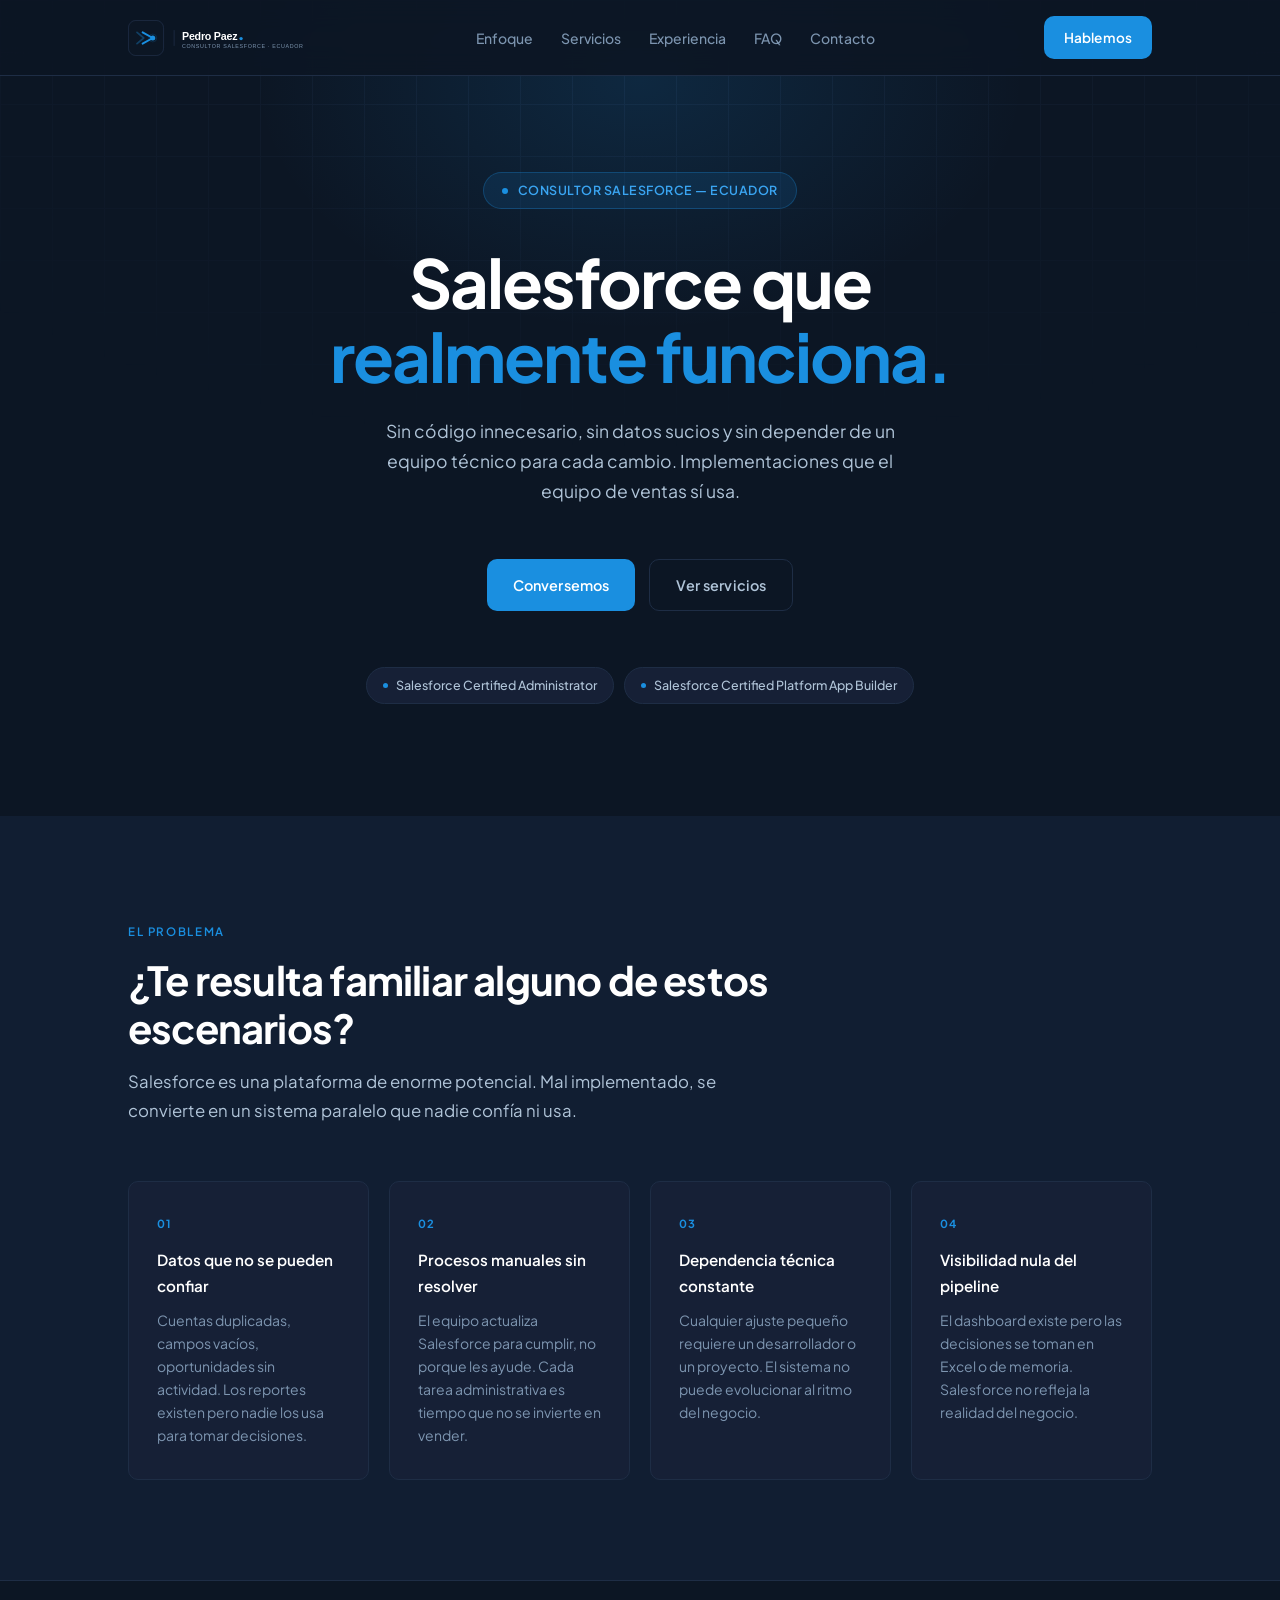
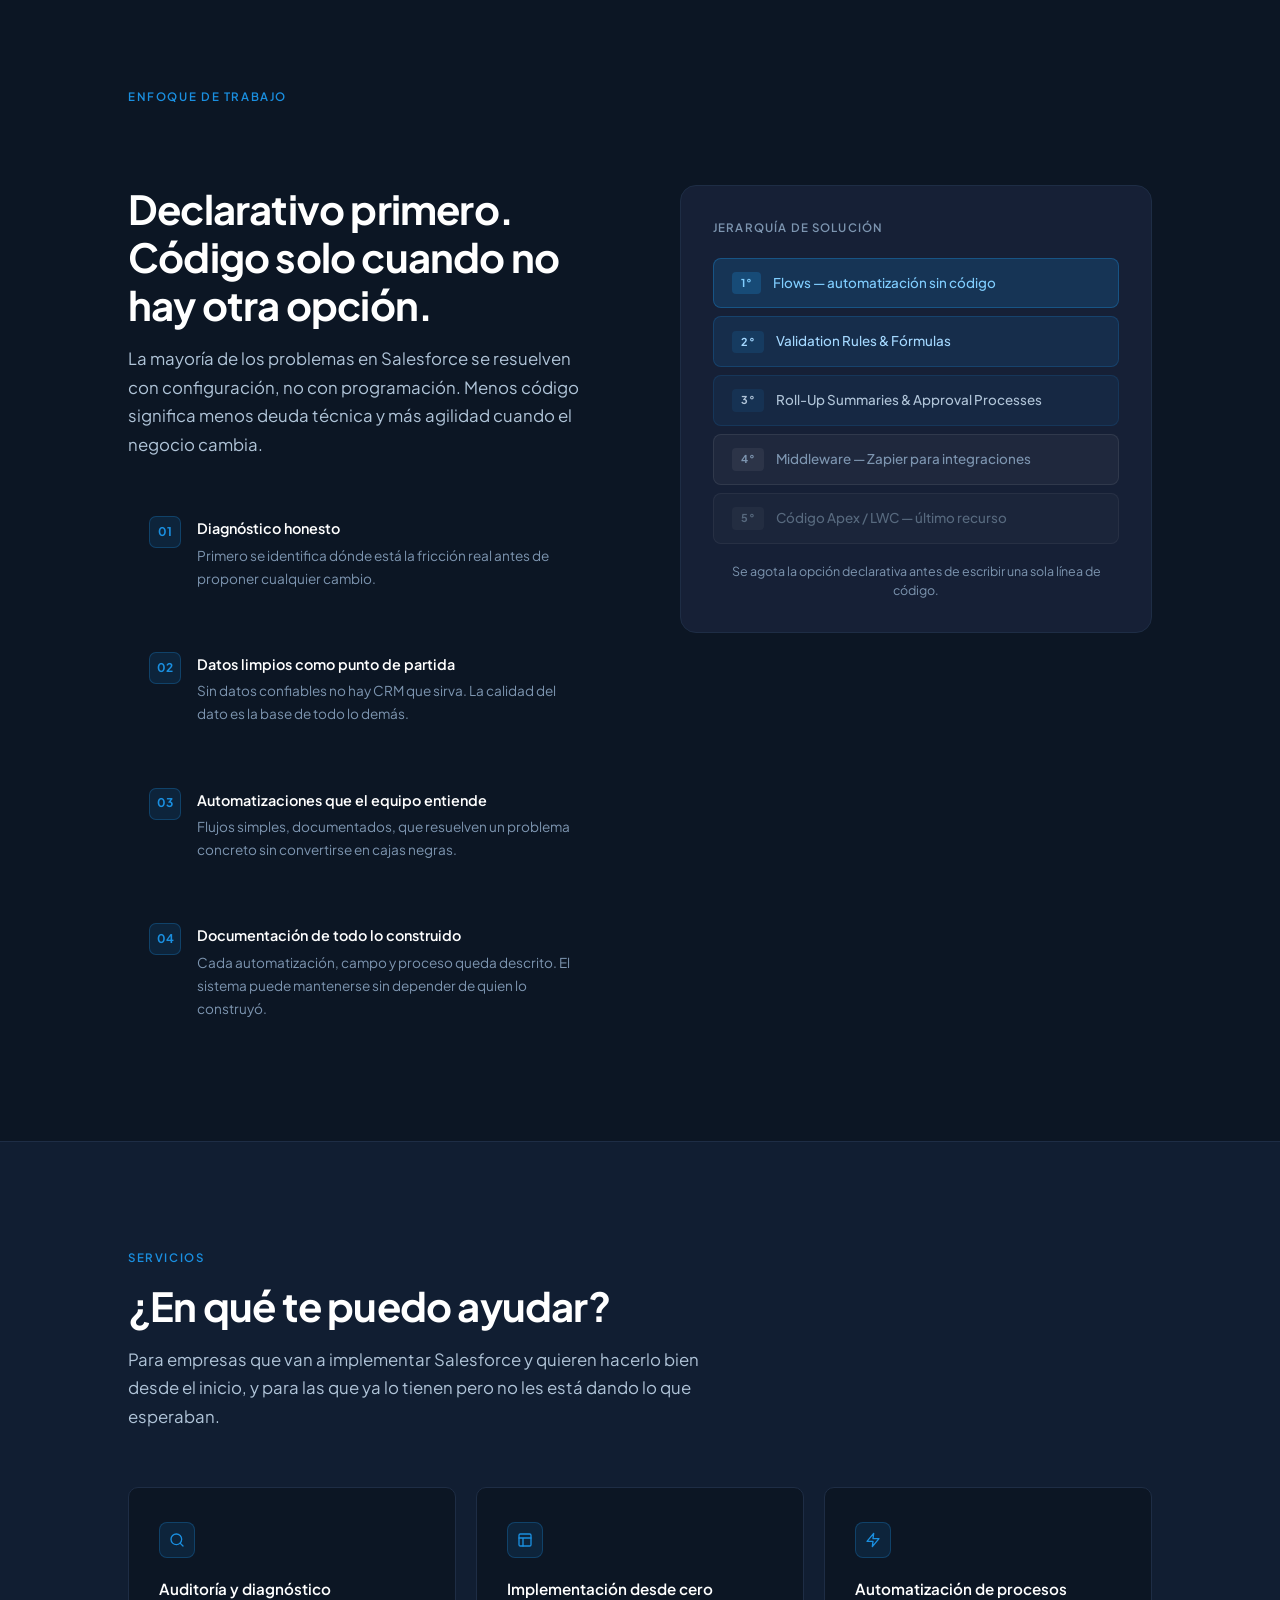
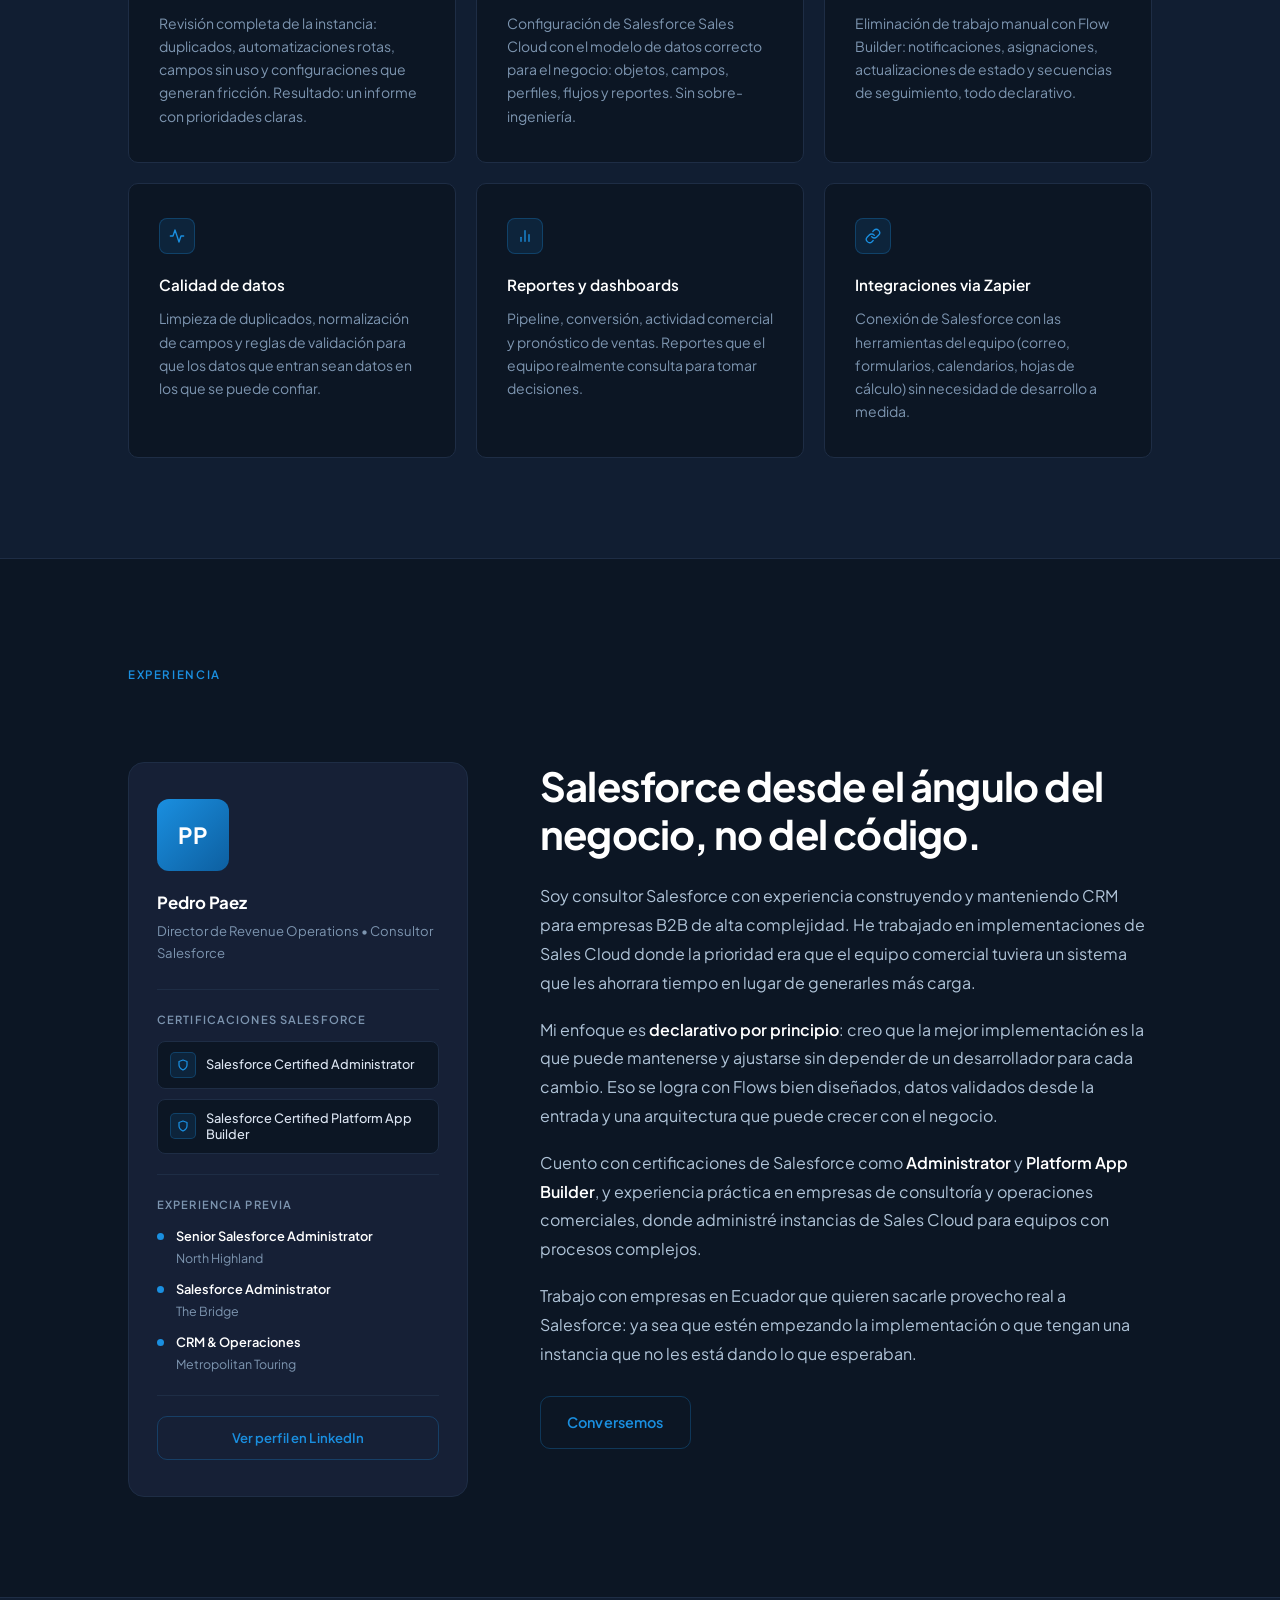
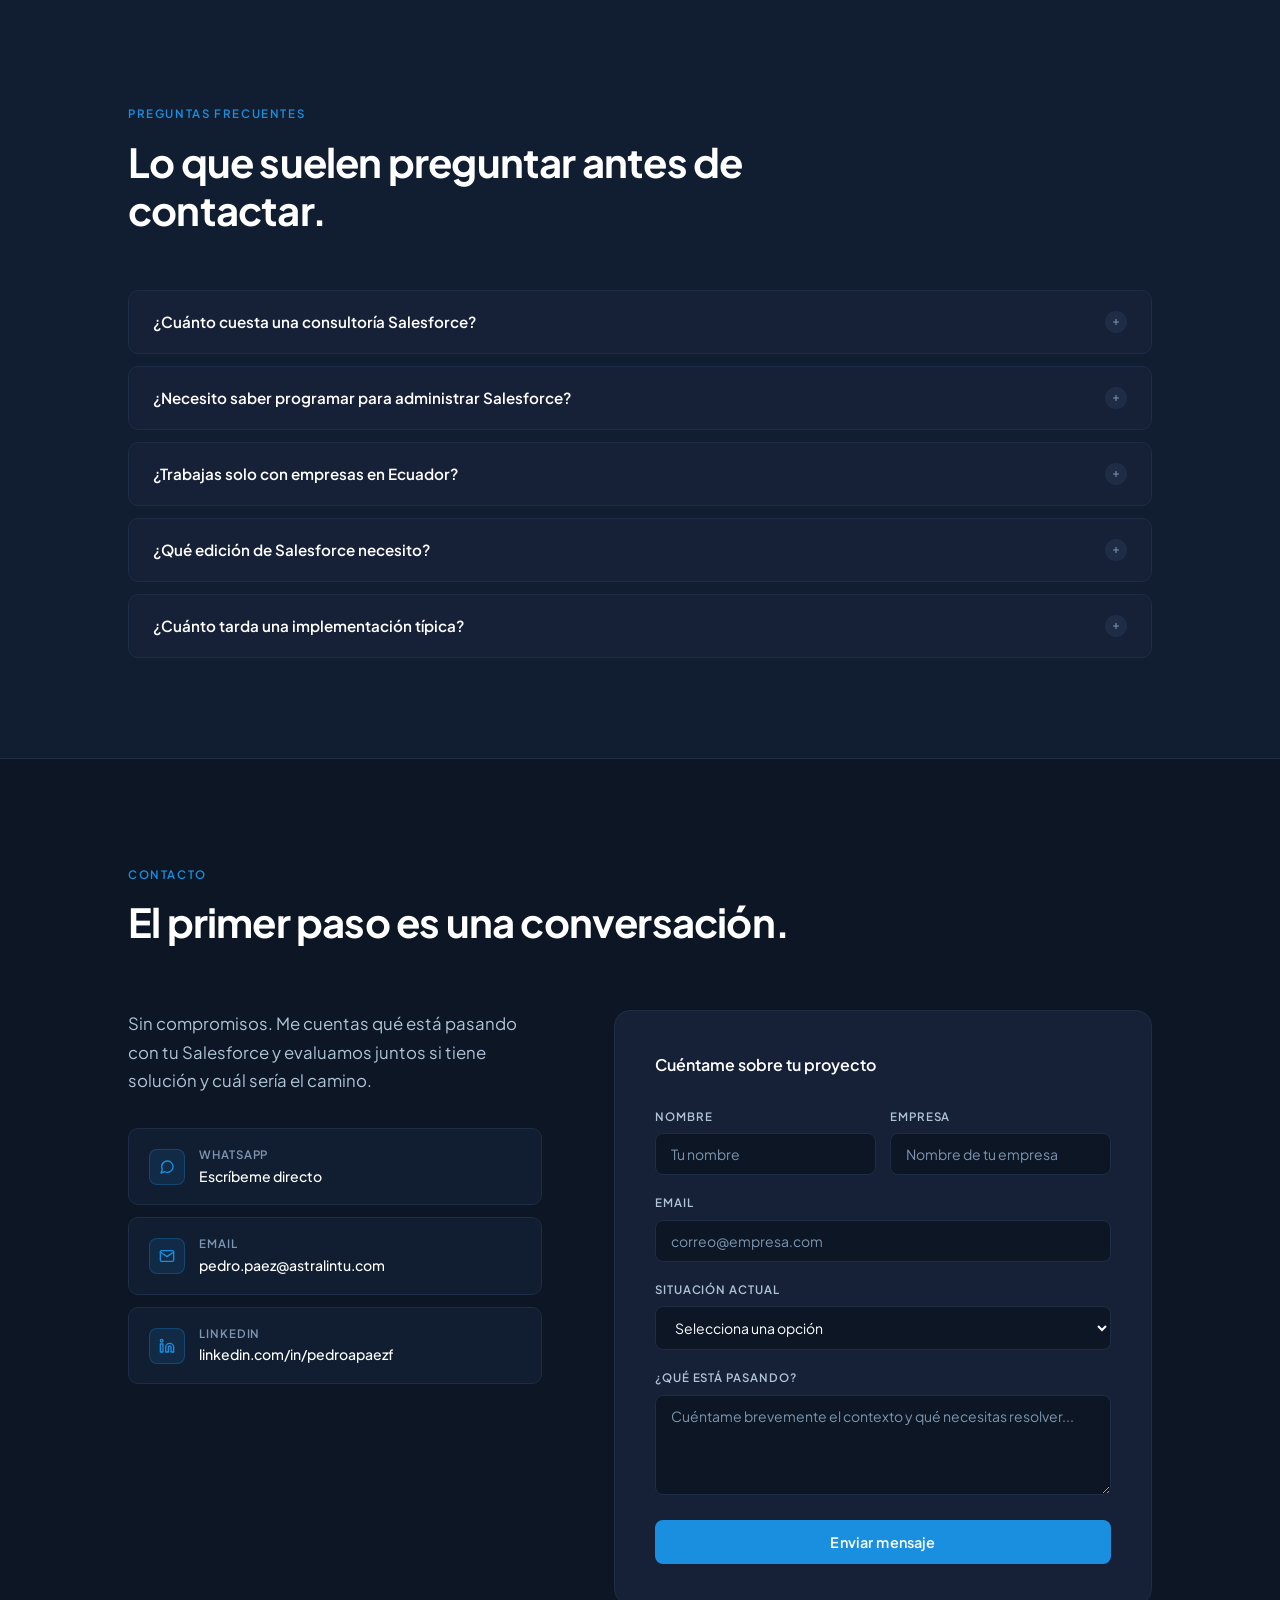
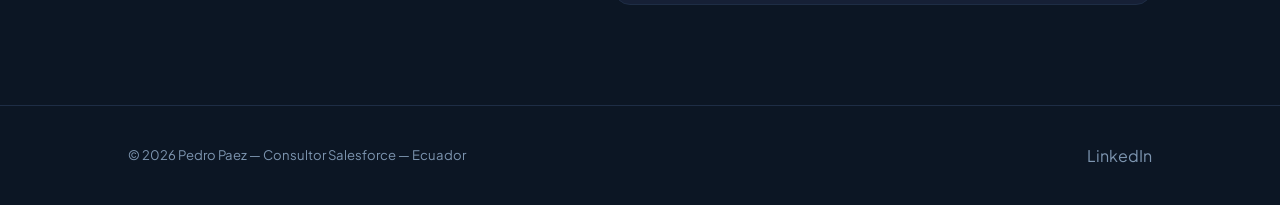
==== commit dff7a555: "Logo SVG en nav + tipografía Plus Jakarta Sans" ====
--- a/index.html
+++ b/index.html
@@ -136,7 +136,9 @@
   <!-- NAV -->
   <nav role="navigation" aria-label="Navegación principal">
     <div class="nav-inner">
-      <div class="nav-brand" aria-label="Pedro Paez Consultor Salesforce">Pedro Paez<span>.</span></div>
+      <a href="#" class="nav-brand" aria-label="Pedro Paez Consultor Salesforce">
+        <img src="assets/brand/logo-dark.svg" alt="Pedro Paez — Consultor Salesforce" height="36" style="display:block;" />
+      </a>
       <ul class="nav-links" role="list">
         <li><a href="#enfoque">Enfoque</a></li>
         <li><a href="#servicios">Servicios</a></li>
--- a/css/styles.css
+++ b/css/styles.css
@@ -121,8 +121,8 @@
   margin: 0 auto;
 }
 
-.nav-brand { font-size: 0.95rem; font-weight: 600; color: var(--white); letter-spacing: -0.01em; }
-.nav-brand span { color: var(--blue); }
+.nav-brand { display: flex; align-items: center; flex-shrink: 0; }
+.nav-brand img { height: 36px; width: auto; display: block; }
 
 .nav-links { display: flex; align-items: center; gap: 28px; list-style: none; }
 .nav-links a { font-size: 0.875rem; color: var(--muted); transition: color var(--t); font-weight: 500; }
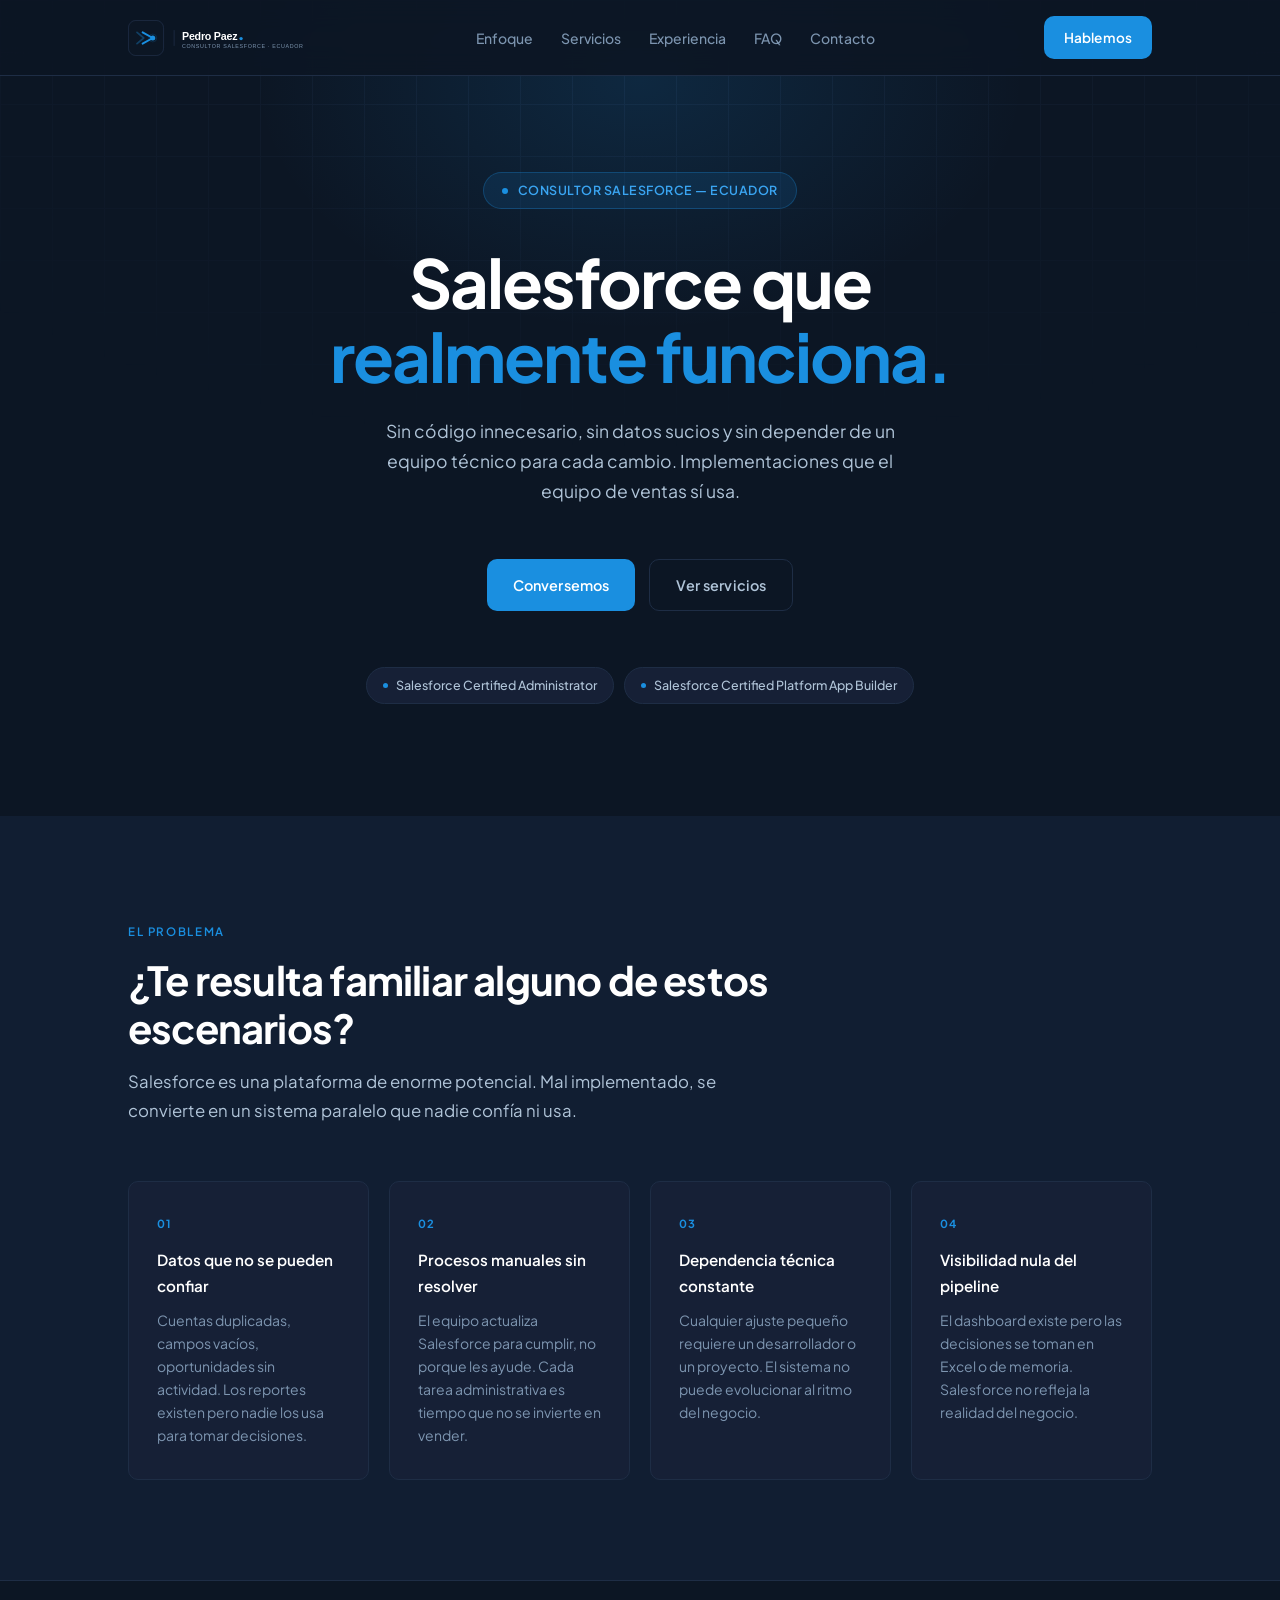
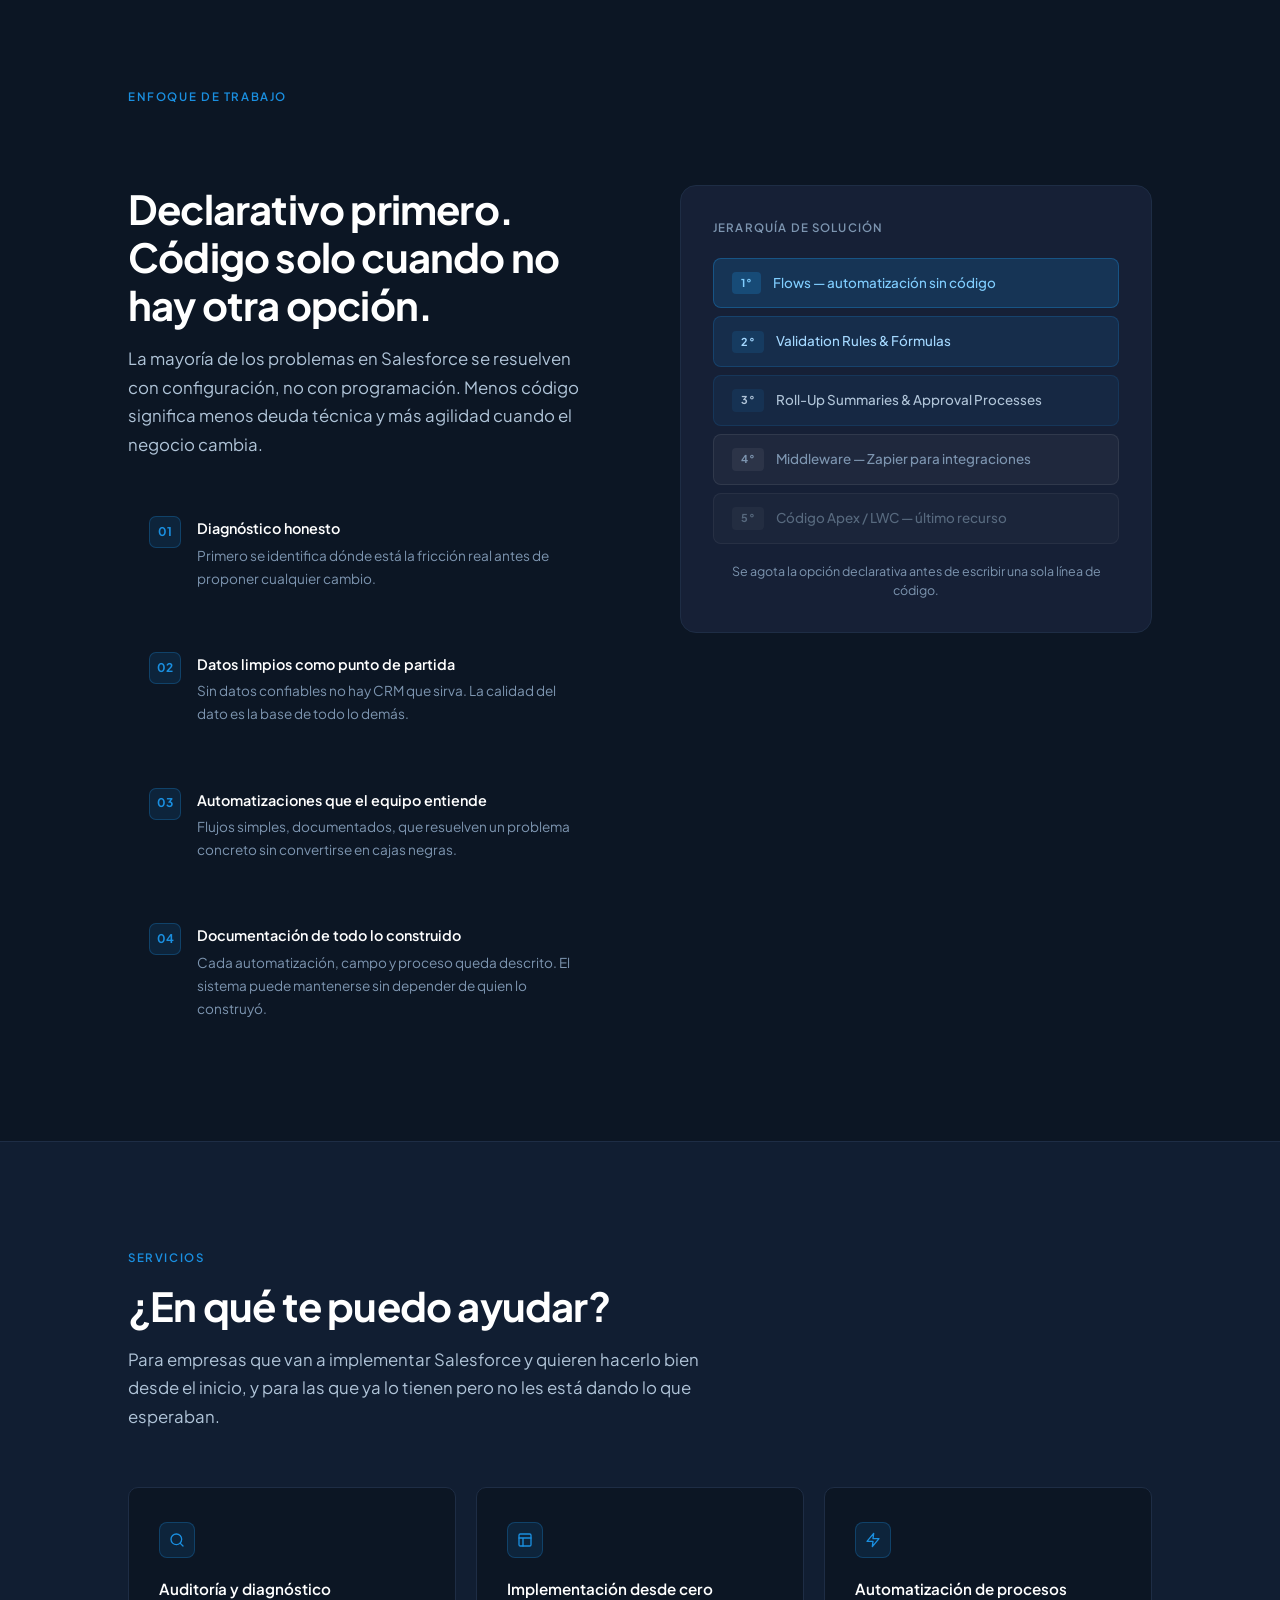
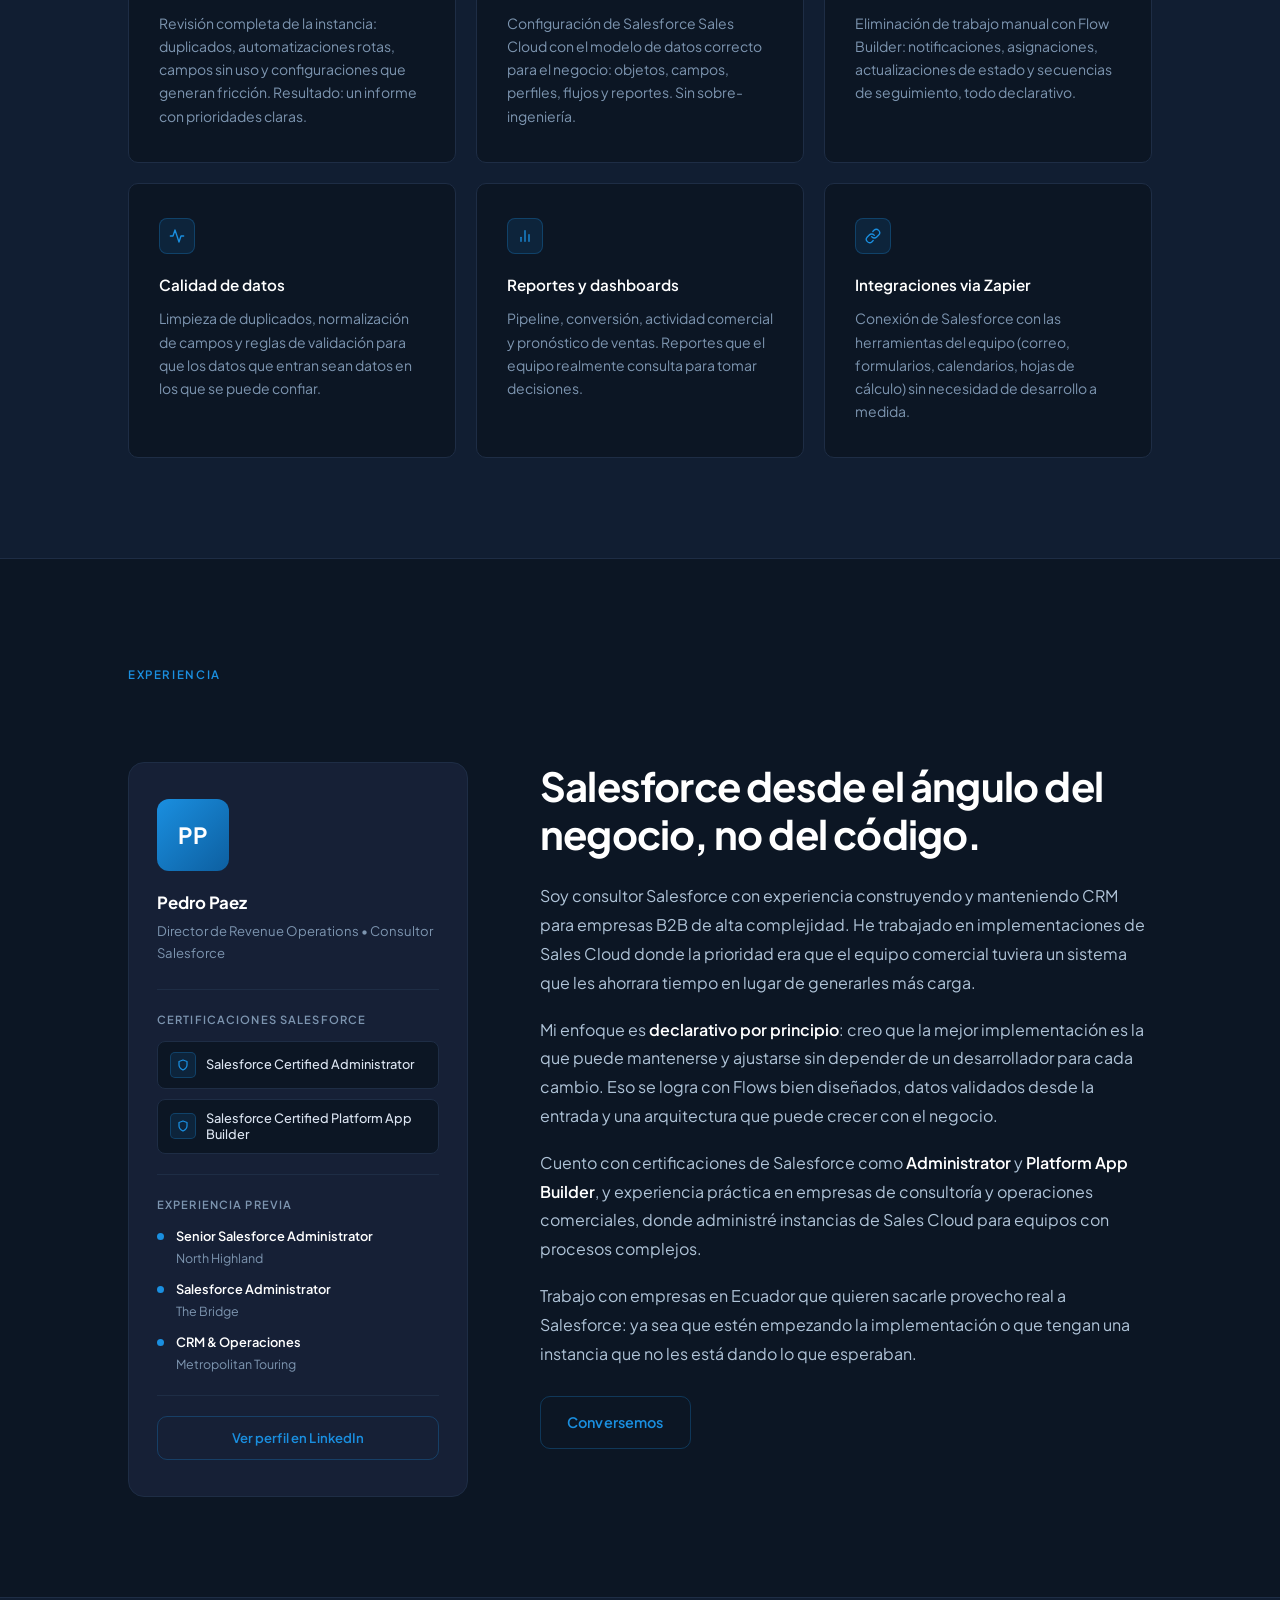
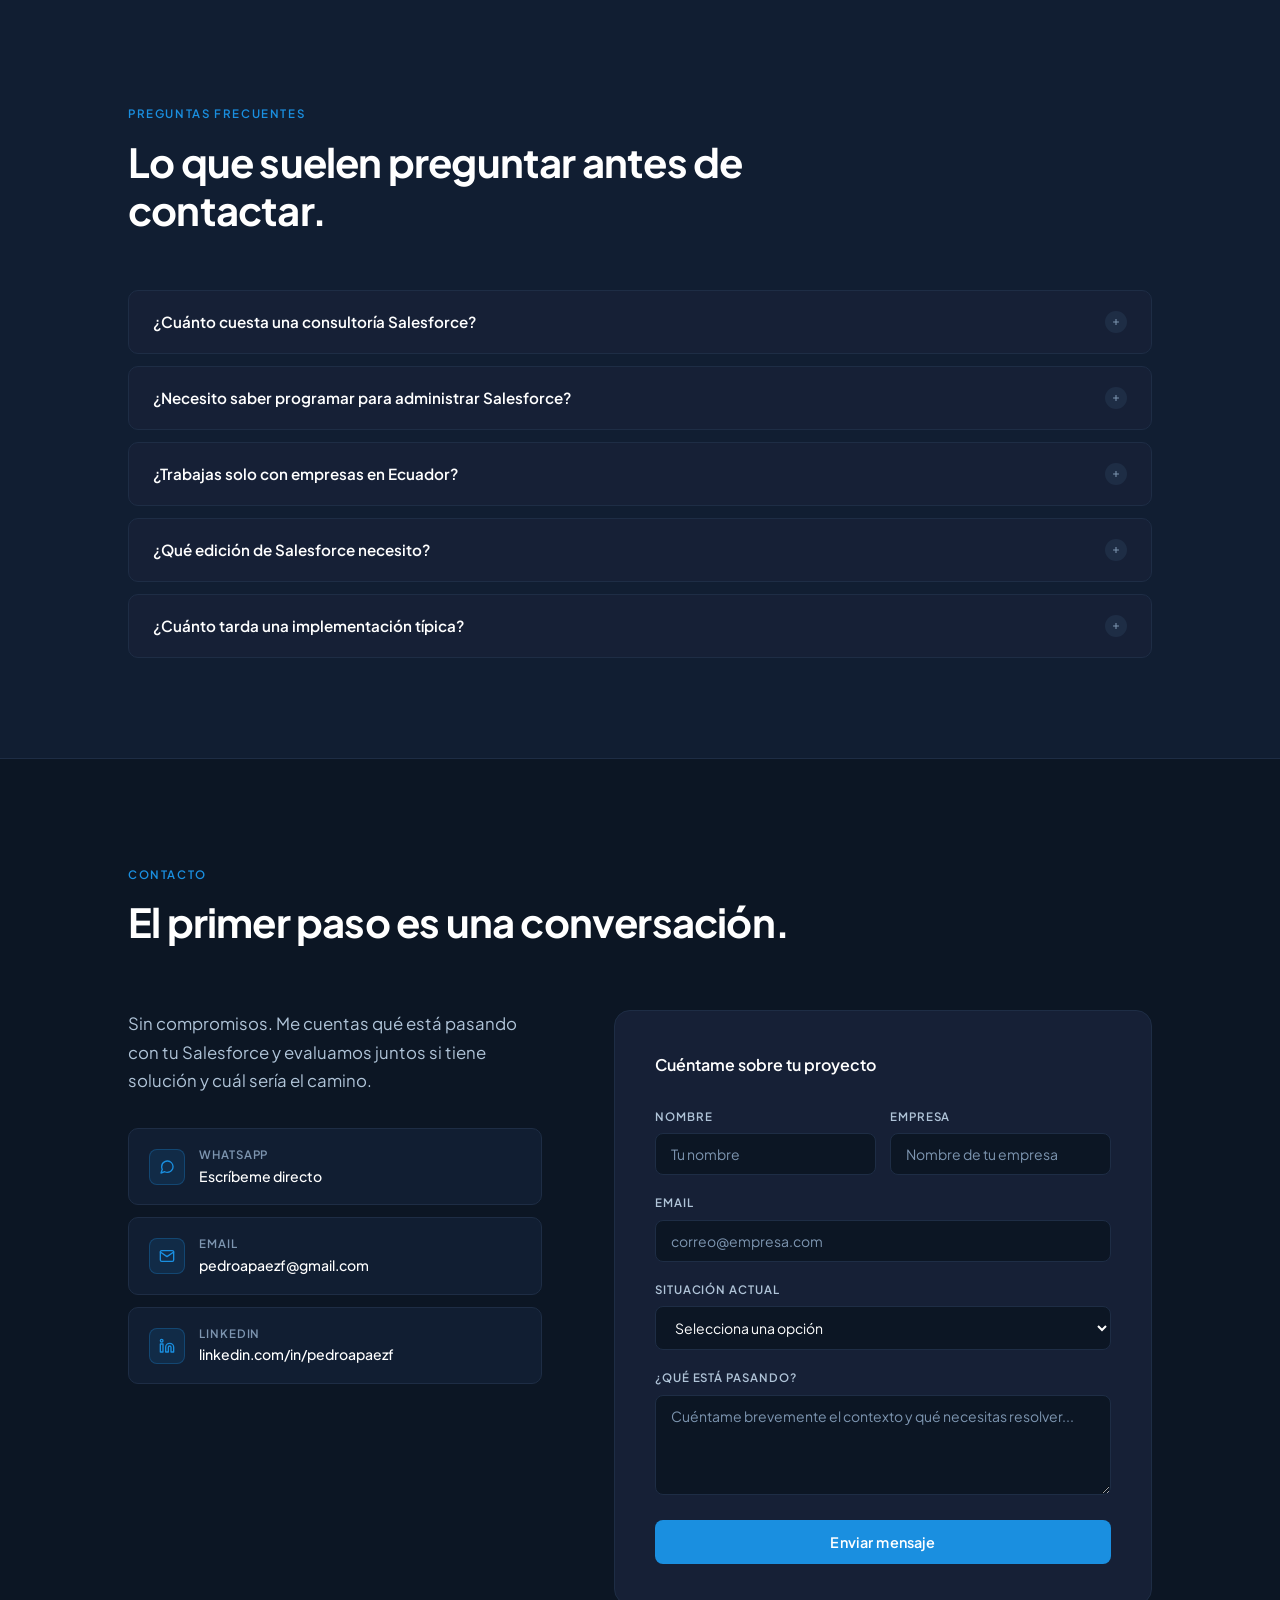
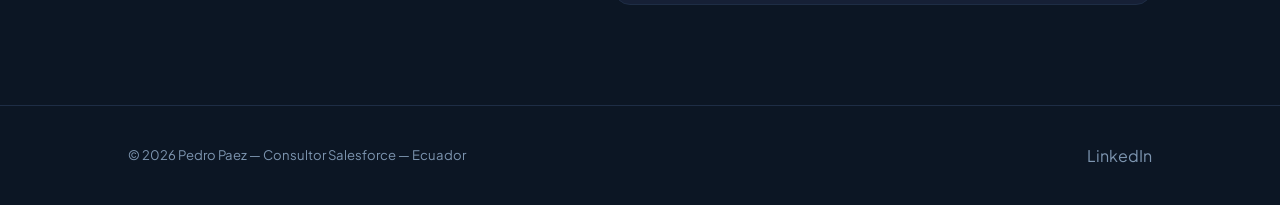
==== commit 38c73192: "Contacto: email y WhatsApp actualizados + logo en nav" ====
--- a/index.html
+++ b/index.html
@@ -37,7 +37,8 @@
         "url": "https://pedropaez.com/",
         "jobTitle": "Consultor Salesforce | Director de Revenue Operations",
         "description": "Consultor Salesforce certificado con experiencia en implementaciones B2B, automatización declarativa con Flow Builder y calidad de datos. Salesforce Certified Administrator y Platform App Builder.",
-        "email": "mailto:pedro.paez@astralintu.com",
+        "email": "mailto:pedroapaezf@gmail.com",
+        "telephone": "+593997602405",
         "address": {
           "@type": "PostalAddress",
           "addressLocality": "Quito",
@@ -501,7 +502,7 @@
         <div>
           <p class="sub" style="margin-top: 0; margin-bottom: 0;">Sin compromisos. Me cuentas qué está pasando con tu Salesforce y evaluamos juntos si tiene solución y cuál sería el camino.</p>
           <div class="contact-channels" role="list">
-            <a href="https://wa.me/593999999999?text=Hola%20Pedro%2C%20me%20interesa%20hablar%20sobre%20mi%20Salesforce."
+            <a href="https://wa.me/593997602405?text=Hola%20Pedro%2C%20me%20interesa%20hablar%20sobre%20mi%20Salesforce."
                class="channel" target="_blank" rel="noopener" role="listitem" aria-label="Contactar por WhatsApp">
               <div class="channel-icon" aria-hidden="true">
                 <svg viewBox="0 0 24 24"><path d="M21 11.5a8.38 8.38 0 0 1-.9 3.8 8.5 8.5 0 0 1-7.6 4.7 8.38 8.38 0 0 1-3.8-.9L3 21l1.9-5.7a8.38 8.38 0 0 1-.9-3.8 8.5 8.5 0 0 1 4.7-7.6 8.38 8.38 0 0 1 3.8-.9h.5a8.48 8.48 0 0 1 8 8v.5z"/></svg>
@@ -511,13 +512,13 @@
                 <p class="channel-val">Escríbeme directo</p>
               </div>
             </a>
-            <a href="mailto:pedro.paez@astralintu.com" class="channel" role="listitem" aria-label="Enviar email a Pedro Paez">
+            <a href="mailto:pedroapaezf@gmail.com" class="channel" role="listitem" aria-label="Enviar email a Pedro Paez">
               <div class="channel-icon" aria-hidden="true">
                 <svg viewBox="0 0 24 24"><path d="M4 4h16c1.1 0 2 .9 2 2v12c0 1.1-.9 2-2 2H4c-1.1 0-2-.9-2-2V6c0-1.1.9-2 2-2z"/><polyline points="22,6 12,13 2,6"/></svg>
               </div>
               <div>
                 <p class="channel-label">Email</p>
-                <p class="channel-val">pedro.paez@astralintu.com</p>
+                <p class="channel-val">pedroapaezf@gmail.com</p>
               </div>
             </a>
             <a href="https://www.linkedin.com/in/pedroapaezf/" class="channel" target="_blank" rel="noopener" role="listitem" aria-label="LinkedIn Pedro Paez">
